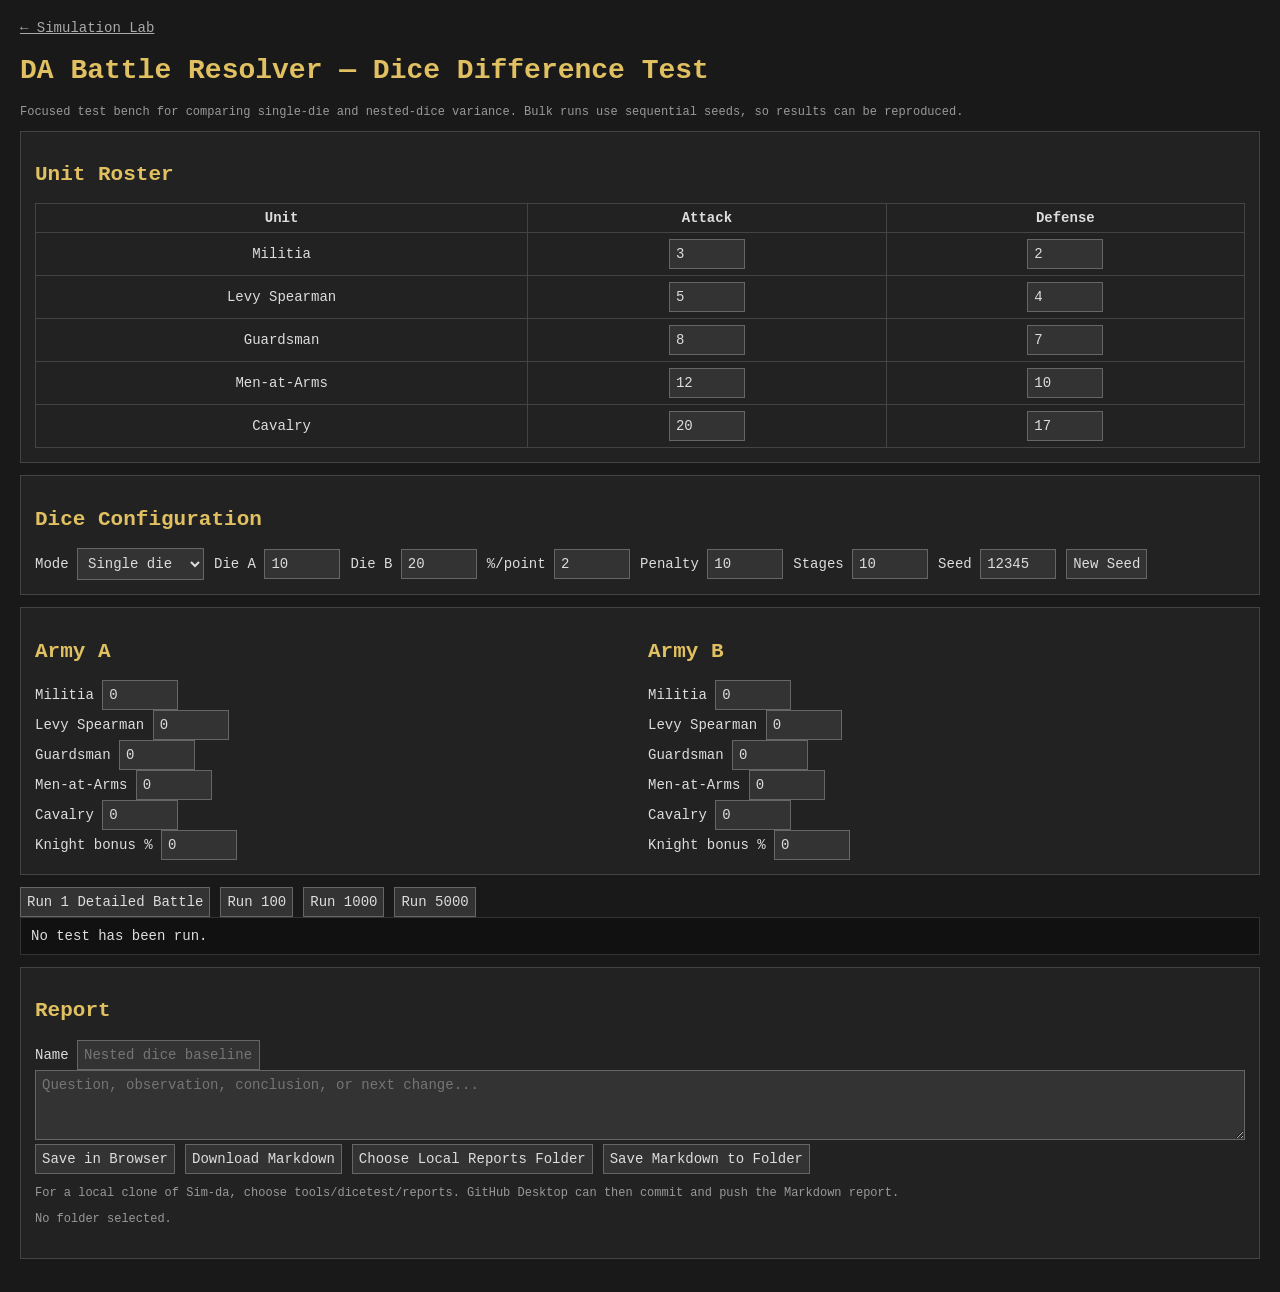
==== tools/dicetest/index.html @ 939f239e "Add seeded dice test bench" ====
<!doctype html>
<html lang="en"><head><meta charset="utf-8"><meta name="viewport" content="width=device-width,initial-scale=1"><title>DA Dice Test</title>
<style>:root{color-scheme:dark;--a:#e0c060}*{box-sizing:border-box}body{margin:0;padding:20px;font:14px Consolas,"Courier New",monospace;background:#191919;color:#ddd}h1,h2{color:var(--a)}.panel{margin:12px 0;padding:14px;border:1px solid #444;background:#222}.grid{display:grid;grid-template-columns:1fr 1fr;gap:16px}.row{display:flex;flex-wrap:wrap;gap:10px;align-items:center}input,select,textarea,button{font:inherit;background:#333;color:#ddd;border:1px solid #666;padding:6px}input[type=number]{width:76px}textarea{width:100%;min-height:70px}button{cursor:pointer}button:hover{background:#555}table{width:100%;border-collapse:collapse}th,td{border:1px solid #444;padding:6px;text-align:center}#log{white-space:pre-wrap;max-height:430px;overflow:auto;background:#111;border:1px solid #333;padding:10px}.muted{color:#999;font-size:12px}.status{color:var(--a);min-height:18px}@media(max-width:760px){.grid{grid-template-columns:1fr}}</style></head>
<body><a href="../../" style="color:#aaa">← Simulation Lab</a><h1>DA Battle Resolver — Dice Difference Test</h1>
<p class="muted">Focused test bench for comparing single-die and nested-dice variance. Bulk runs use sequential seeds, so results can be reproduced.</p>
<div class="panel"><h2>Unit Roster</h2><table><tr><th>Unit</th><th>Attack</th><th>Defense</th></tr>
<tr><td>Militia</td><td><input class="atk" data-u="militia" type="number" value="3"></td><td><input class="def" data-u="militia" type="number" value="2"></td></tr>
<tr><td>Levy Spearman</td><td><input class="atk" data-u="spearman" type="number" value="5"></td><td><input class="def" data-u="spearman" type="number" value="4"></td></tr>
<tr><td>Guardsman</td><td><input class="atk" data-u="guardsman" type="number" value="8"></td><td><input class="def" data-u="guardsman" type="number" value="7"></td></tr>
<tr><td>Men-at-Arms</td><td><input class="atk" data-u="menatarms" type="number" value="12"></td><td><input class="def" data-u="menatarms" type="number" value="10"></td></tr>
<tr><td>Cavalry</td><td><input class="atk" data-u="cavalry" type="number" value="20"></td><td><input class="def" data-u="cavalry" type="number" value="17"></td></tr></table></div>
<div class="panel"><h2>Dice Configuration</h2><div class="row">
<label>Mode <select id="mode"><option value="single">Single die</option><option value="nested">Nested dice</option></select></label>
<label>Die A <input id="dieA" type="number" min="1" value="10"></label><label>Die B <input id="dieB" type="number" min="1" value="20"></label>
<label>%/point <input id="pct" type="number" step=".1" value="2"></label><label>Penalty <input id="penalty" type="number" step=".1" value="10"></label>
<label>Stages <input id="stages" type="number" min="1" value="10"></label><label>Seed <input id="seed" type="number" value="12345"></label><button onclick="newSeed()">New Seed</button></div></div>
<div class="panel grid"><div><h2>Army A</h2><div id="armyA"></div><label>Knight bonus % <input id="aBonus" type="number" value="0"></label></div><div><h2>Army B</h2><div id="armyB"></div><label>Knight bonus % <input id="bBonus" type="number" value="0"></label></div></div>
<div class="row"><button onclick="runOne()">Run 1 Detailed Battle</button><button onclick="runMany(100)">Run 100</button><button onclick="runMany(1000)">Run 1000</button><button onclick="runMany(5000)">Run 5000</button></div>
<div id="log">No test has been run.</div>
<div class="panel"><h2>Report</h2><div class="row"><label>Name <input id="name" type="text" placeholder="Nested dice baseline"></label></div><textarea id="notes" placeholder="Question, observation, conclusion, or next change..."></textarea><div class="row"><button onclick="saveLocal()">Save in Browser</button><button onclick="downloadMD()">Download Markdown</button><button onclick="chooseFolder()">Choose Local Reports Folder</button><button onclick="saveFolder()">Save Markdown to Folder</button></div><p class="muted">For a local clone of Sim-da, choose <code>tools/dicetest/reports</code>. GitHub Desktop can then commit and push the Markdown report.</p><div id="folder" class="muted">No folder selected.</div><div id="status" class="status"></div></div>
<script>
const U={militia:'Militia',spearman:'Levy Spearman',guardsman:'Guardsman',menatarms:'Men-at-Arms',cavalry:'Cavalry'},KEY='sim_da_dicetest_reports_v1';let rng=Math.random,last=null,dir=null;
function armies(id,p){document.getElementById(id).innerHTML=Object.entries(U).map(([k,n])=>`<label>${n} <input id="${p}_${k}" type="number" min="0" value="0"></label><br>`).join('')}armies('armyA','a');armies('armyB','b');
const n=(id,d=0)=>{const x=Number(document.getElementById(id).value);return Number.isFinite(x)?x:d};
function seedFn(seed){let s=seed>>>0;return()=>{s+=0x6D2B79F5;let t=s;t=Math.imul(t^(t>>>15),t|1);t^=t+Math.imul(t^(t>>>7),t|61);return((t^(t>>>14))>>>0)/4294967296}}
function roll(s){return Math.floor(rng()*s)+1}function newSeed(){const s=crypto.getRandomValues(new Uint32Array(1))[0];document.getElementById('seed').value=s;msg('New seed: '+s)}
function roster(){const r={};document.querySelectorAll('.atk').forEach(e=>(r[e.dataset.u]??={}).atk=nEl(e));document.querySelectorAll('.def').forEach(e=>(r[e.dataset.u]??={}).def=nEl(e));return r}function nEl(e){const x=Number(e.value);return Number.isFinite(x)?x:0}
function comp(p){const c={};for(const k in U)c[k]=Math.max(0,n(`${p}_${k}`));return c}function total(p,r){let atk=0,def=0,c=comp(p);for(const k in U){atk+=c[k]*r[k].atk;def+=c[k]*r[k].def}return{atk,def,c}}
function cfg(){return{mode:document.getElementById('mode').value,dieA:Math.max(1,Math.floor(n('dieA',10))),dieB:Math.max(1,Math.floor(n('dieB',20))),pct:n('pct',2),penalty:n('penalty',10),stages:Math.max(1,Math.floor(n('stages',10))),seed:(Math.floor(n('seed',12345))>>>0),aBonus:n('aBonus'),bBonus:n('bBonus')}}
function mod(c){if(c.mode==='single'){const d=roll(c.dieB);return{v:(d-c.dieB/2)*c.pct,d:`d${c.dieB}=${d}`}}const a=roll(c.dieA),rs=[];let v=0;for(let i=0;i<a;i++){const d=roll(c.dieB);rs.push(d);v+=(d-c.dieB/2)*c.pct}const p=a<c.dieA/2?-c.penalty:0;return{v:v+p,d:`d${c.dieA}=${a}; ${a}×d${c.dieB}=[${rs.join(', ')}]; penalty=${p}%`}}
function battle(r,c,seed,detail){rng=seedFn(seed);const A=total('a',r),B=total('b',r),aa=A.atk*(1+c.aBonus/100),ad=A.def*(1+c.aBonus/100),ba=B.atk*(1+c.bBonus/100),bd=B.def*(1+c.bBonus/100);let at=0,bt=0,rows=[];for(let s=1;s<=c.stages;s++){const am=mod(c),bm=mod(c),ap=Math.max(0,aa*(1+am.v/100)-bd*(1-bm.v/100)),bp=Math.max(0,ba*(1+bm.v/100)-ad*(1-am.v/100));at+=ap;bt+=bp;if(detail)rows.push({s,am,bm,ap,bp})}const m=at-bt;return{winner:m>0?'A':m<0?'B':'Draw',m,at,bt,aa,ad,ba,bd,A:A.c,B:B.c,rows}}
function runOne(){const r=roster(),c=cfg(),x=battle(r,c,c.seed,true),L=[`Seed=${c.seed}`,`A base Atk=${x.aa.toFixed(1)} Def=${x.ad.toFixed(1)} | B base Atk=${x.ba.toFixed(1)} Def=${x.bd.toFixed(1)}`,''];for(const z of x.rows)L.push(`Stage ${z.s}: A_mod=${z.am.v.toFixed(1)}% B_mod=${z.bm.v.toFixed(1)}% | A_power=${z.ap.toFixed(1)} B_power=${z.bp.toFixed(1)}`,`  A: ${z.am.d}`,`  B: ${z.bm.d}`);L.push('',`FINAL: A=${x.at.toFixed(1)} B=${x.bt.toFixed(1)} Winner=${x.winner} Margin=${x.m.toFixed(1)}`);show(L.join('\n'));last={type:'single',count:1,time:new Date().toISOString(),r,c,x,output:L.join('\n')}}
function runMany(count){const r=roster(),c=cfg();let aw=0,bw=0,dr=0,sum=0,max=0,min=Infinity;for(let i=0;i<count;i++){const x=battle(r,c,(c.seed+i)>>>0,false),m=Math.abs(x.m);x.winner==='A'?aw++:x.winner==='B'?bw++:dr++;sum+=m;max=Math.max(max,m);min=Math.min(min,m)}const out=`Ran ${count} battles in ${c.mode} mode.\nBase seed=${c.seed}; sequential through ${(c.seed+count-1)>>>0}.\n\nA wins: ${aw} (${(aw/count*100).toFixed(1)}%)\nB wins: ${bw} (${(bw/count*100).toFixed(1)}%)\nDraws: ${dr} (${(dr/count*100).toFixed(1)}%)\n\nAverage margin: ${(sum/count).toFixed(2)}\nLargest margin: ${max.toFixed(2)}\nSmallest margin: ${min.toFixed(2)}`;show(out);last={type:'simulation',count,time:new Date().toISOString(),r,c,A:comp('a'),B:comp('b'),output:out}}
function show(t){document.getElementById('log').textContent=t;msg('Test complete.')}function report(){if(!last)throw Error('Run a test first.');return{name:document.getElementById('name').value.trim()||`Dice Test ${last.c.mode} seed ${last.c.seed}`,notes:document.getElementById('notes').value.trim(),created:new Date().toISOString(),run:last}}
function md(q){const x=q.run,c=x.c,A=x.A||x.x.A,B=x.B||x.x.B,L=[`# ${q.name}`,'',`- Created: ${q.created}`,`- Type: ${x.type}${x.type==='simulation'?` (${x.count} battles)`:''}`,`- Mode: ${c.mode}`,`- Seed: ${c.seed}${x.type==='simulation'?' with sequential seeds':''}`,`- Stages: ${c.stages}`,''];if(q.notes)L.push('## Notes','',q.notes,'');L.push('## Dice Configuration','',`- Die A: d${c.dieA}`,`- Die B: d${c.dieB}`,`- Percent per point: ${c.pct}%`,`- Nested penalty: ${c.penalty}%`,'','## Unit Roster','','| Unit | Attack | Defense |','|---|---:|---:|');for(const k in U)L.push(`| ${U[k]} | ${x.r[k].atk} | ${x.r[k].def} |`);L.push('','## Army Composition','','| Unit | Army A | Army B |','|---|---:|---:|');for(const k in U)L.push(`| ${U[k]} | ${A[k]} | ${B[k]} |`);L.push('','## Results','','```text',x.output,'```','');return L.join('\n')}
function safe(s){return s.replace(/[<>:"/\\|?*\x00-\x1F]/g,'_').replace(/\s+/g,'_').slice(0,90)||'dice_test'}function stamp(){const d=new Date(),p=x=>String(x).padStart(2,'0');return `${d.getFullYear()}${p(d.getMonth()+1)}${p(d.getDate())}_${p(d.getHours())}${p(d.getMinutes())}`}function file(q){return `${stamp()}_dice-difference_seed-${q.run.c.seed}_${safe(q.name)}.md`}
function saveLocal(){try{const q=report(),a=JSON.parse(localStorage.getItem(KEY)||'[]');a.unshift(q);localStorage.setItem(KEY,JSON.stringify(a));msg(`Saved in browser (${a.length} total).`)}catch(e){msg(e.message,true)}}function download(name,text){const b=new Blob([text],{type:'text/markdown'}),u=URL.createObjectURL(b),a=document.createElement('a');a.href=u;a.download=name;a.click();URL.revokeObjectURL(u)}function downloadMD(){try{const q=report();download(file(q),md(q));msg('Markdown downloaded.')}catch(e){msg(e.message,true)}}
async function chooseFolder(){if(!window.showDirectoryPicker)return msg('Direct folder saving is not supported here. Use Download Markdown.',true);try{dir=await showDirectoryPicker({mode:'readwrite'});document.getElementById('folder').textContent='Chosen folder: '+dir.name;msg('Reports folder selected.')}catch(e){if(e.name!=='AbortError')msg(e.message,true)}}async function saveFolder(){try{if(!dir)throw Error('Choose the reports folder first.');const q=report(),h=await dir.getFileHandle(file(q),{create:true}),w=await h.createWritable();await w.write(md(q));await w.close();msg('Markdown saved to '+dir.name+'.')}catch(e){msg(e.message,true)}}function msg(t,b=false){const e=document.getElementById('status');e.textContent=t;e.style.color=b?'#e77':'var(--a)'}
</script></body></html>
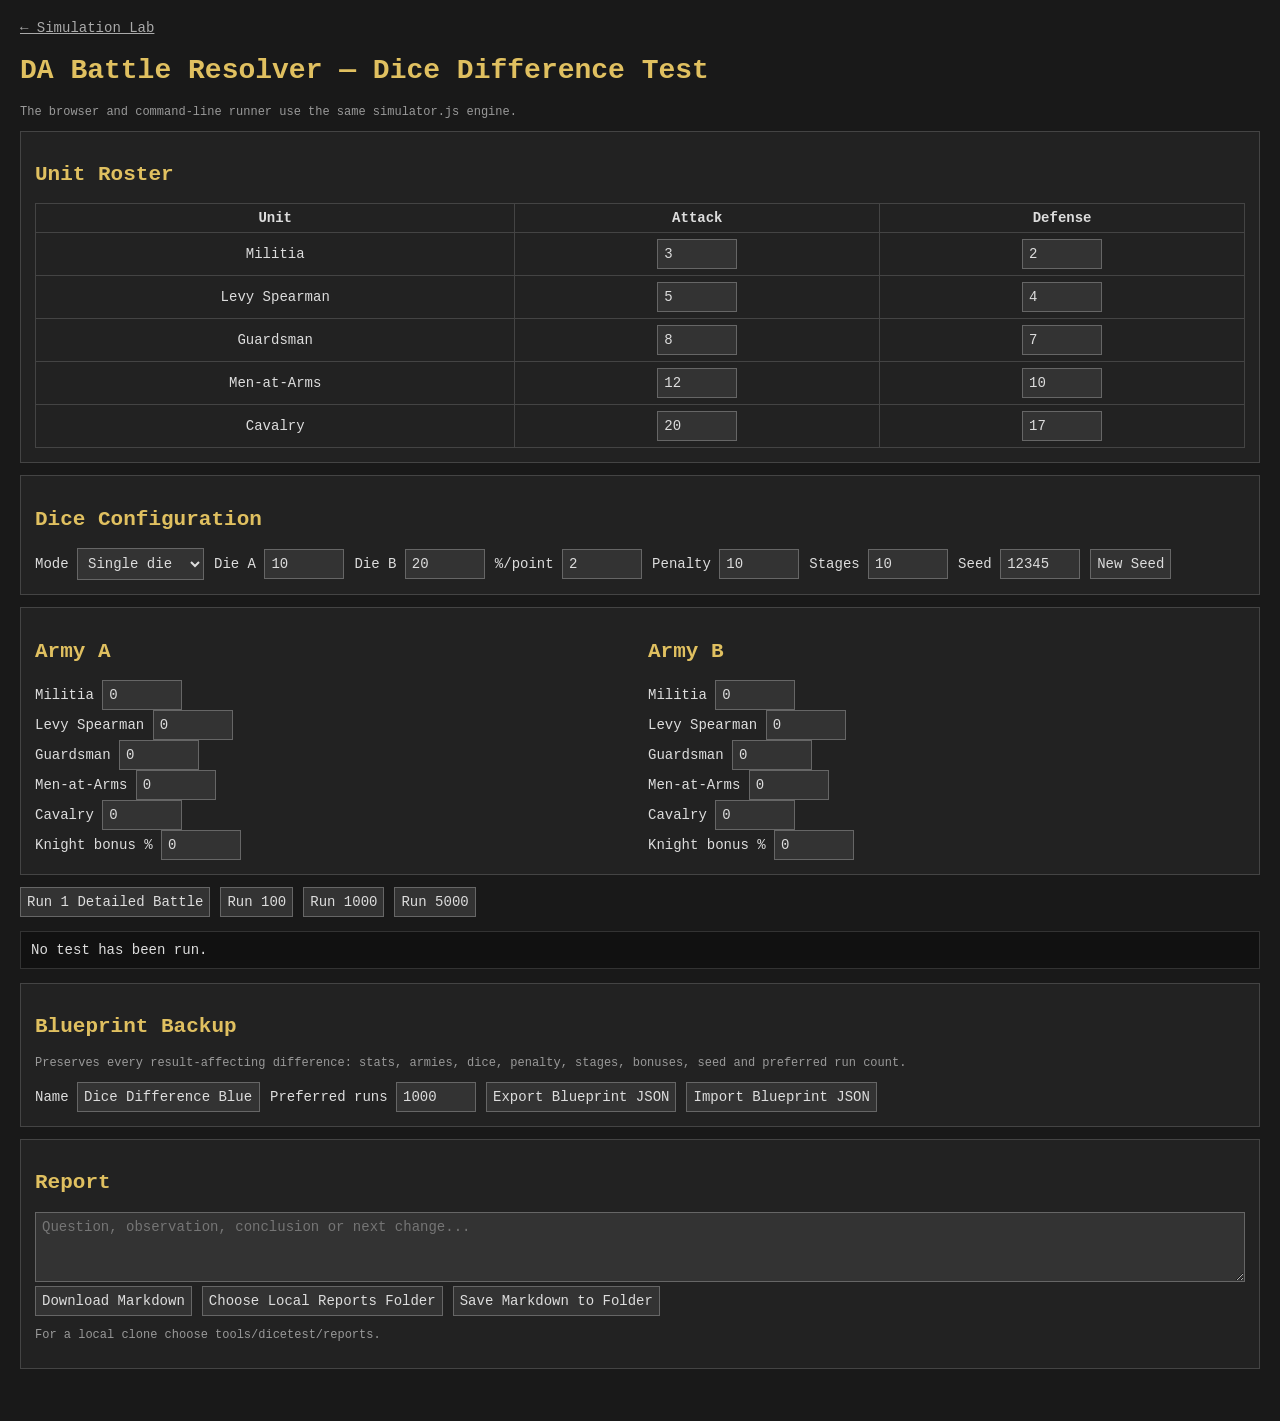
==== commit 964f7007: "Use shared engine and add blueprint backup" ====
--- a/tools/dicetest/index.html
+++ b/tools/dicetest/index.html
@@ -1,39 +1 @@
-<!doctype html>
-<html lang="en"><head><meta charset="utf-8"><meta name="viewport" content="width=device-width,initial-scale=1"><title>DA Dice Test</title>
-<style>:root{color-scheme:dark;--a:#e0c060}*{box-sizing:border-box}body{margin:0;padding:20px;font:14px Consolas,"Courier New",monospace;background:#191919;color:#ddd}h1,h2{color:var(--a)}.panel{margin:12px 0;padding:14px;border:1px solid #444;background:#222}.grid{display:grid;grid-template-columns:1fr 1fr;gap:16px}.row{display:flex;flex-wrap:wrap;gap:10px;align-items:center}input,select,textarea,button{font:inherit;background:#333;color:#ddd;border:1px solid #666;padding:6px}input[type=number]{width:76px}textarea{width:100%;min-height:70px}button{cursor:pointer}button:hover{background:#555}table{width:100%;border-collapse:collapse}th,td{border:1px solid #444;padding:6px;text-align:center}#log{white-space:pre-wrap;max-height:430px;overflow:auto;background:#111;border:1px solid #333;padding:10px}.muted{color:#999;font-size:12px}.status{color:var(--a);min-height:18px}@media(max-width:760px){.grid{grid-template-columns:1fr}}</style></head>
-<body><a href="../../" style="color:#aaa">← Simulation Lab</a><h1>DA Battle Resolver — Dice Difference Test</h1>
-<p class="muted">Focused test bench for comparing single-die and nested-dice variance. Bulk runs use sequential seeds, so results can be reproduced.</p>
-<div class="panel"><h2>Unit Roster</h2><table><tr><th>Unit</th><th>Attack</th><th>Defense</th></tr>
-<tr><td>Militia</td><td><input class="atk" data-u="militia" type="number" value="3"></td><td><input class="def" data-u="militia" type="number" value="2"></td></tr>
-<tr><td>Levy Spearman</td><td><input class="atk" data-u="spearman" type="number" value="5"></td><td><input class="def" data-u="spearman" type="number" value="4"></td></tr>
-<tr><td>Guardsman</td><td><input class="atk" data-u="guardsman" type="number" value="8"></td><td><input class="def" data-u="guardsman" type="number" value="7"></td></tr>
-<tr><td>Men-at-Arms</td><td><input class="atk" data-u="menatarms" type="number" value="12"></td><td><input class="def" data-u="menatarms" type="number" value="10"></td></tr>
-<tr><td>Cavalry</td><td><input class="atk" data-u="cavalry" type="number" value="20"></td><td><input class="def" data-u="cavalry" type="number" value="17"></td></tr></table></div>
-<div class="panel"><h2>Dice Configuration</h2><div class="row">
-<label>Mode <select id="mode"><option value="single">Single die</option><option value="nested">Nested dice</option></select></label>
-<label>Die A <input id="dieA" type="number" min="1" value="10"></label><label>Die B <input id="dieB" type="number" min="1" value="20"></label>
-<label>%/point <input id="pct" type="number" step=".1" value="2"></label><label>Penalty <input id="penalty" type="number" step=".1" value="10"></label>
-<label>Stages <input id="stages" type="number" min="1" value="10"></label><label>Seed <input id="seed" type="number" value="12345"></label><button onclick="newSeed()">New Seed</button></div></div>
-<div class="panel grid"><div><h2>Army A</h2><div id="armyA"></div><label>Knight bonus % <input id="aBonus" type="number" value="0"></label></div><div><h2>Army B</h2><div id="armyB"></div><label>Knight bonus % <input id="bBonus" type="number" value="0"></label></div></div>
-<div class="row"><button onclick="runOne()">Run 1 Detailed Battle</button><button onclick="runMany(100)">Run 100</button><button onclick="runMany(1000)">Run 1000</button><button onclick="runMany(5000)">Run 5000</button></div>
-<div id="log">No test has been run.</div>
-<div class="panel"><h2>Report</h2><div class="row"><label>Name <input id="name" type="text" placeholder="Nested dice baseline"></label></div><textarea id="notes" placeholder="Question, observation, conclusion, or next change..."></textarea><div class="row"><button onclick="saveLocal()">Save in Browser</button><button onclick="downloadMD()">Download Markdown</button><button onclick="chooseFolder()">Choose Local Reports Folder</button><button onclick="saveFolder()">Save Markdown to Folder</button></div><p class="muted">For a local clone of Sim-da, choose <code>tools/dicetest/reports</code>. GitHub Desktop can then commit and push the Markdown report.</p><div id="folder" class="muted">No folder selected.</div><div id="status" class="status"></div></div>
-<script>
-const U={militia:'Militia',spearman:'Levy Spearman',guardsman:'Guardsman',menatarms:'Men-at-Arms',cavalry:'Cavalry'},KEY='sim_da_dicetest_reports_v1';let rng=Math.random,last=null,dir=null;
-function armies(id,p){document.getElementById(id).innerHTML=Object.entries(U).map(([k,n])=>`<label>${n} <input id="${p}_${k}" type="number" min="0" value="0"></label><br>`).join('')}armies('armyA','a');armies('armyB','b');
-const n=(id,d=0)=>{const x=Number(document.getElementById(id).value);return Number.isFinite(x)?x:d};
-function seedFn(seed){let s=seed>>>0;return()=>{s+=0x6D2B79F5;let t=s;t=Math.imul(t^(t>>>15),t|1);t^=t+Math.imul(t^(t>>>7),t|61);return((t^(t>>>14))>>>0)/4294967296}}
-function roll(s){return Math.floor(rng()*s)+1}function newSeed(){const s=crypto.getRandomValues(new Uint32Array(1))[0];document.getElementById('seed').value=s;msg('New seed: '+s)}
-function roster(){const r={};document.querySelectorAll('.atk').forEach(e=>(r[e.dataset.u]??={}).atk=nEl(e));document.querySelectorAll('.def').forEach(e=>(r[e.dataset.u]??={}).def=nEl(e));return r}function nEl(e){const x=Number(e.value);return Number.isFinite(x)?x:0}
-function comp(p){const c={};for(const k in U)c[k]=Math.max(0,n(`${p}_${k}`));return c}function total(p,r){let atk=0,def=0,c=comp(p);for(const k in U){atk+=c[k]*r[k].atk;def+=c[k]*r[k].def}return{atk,def,c}}
-function cfg(){return{mode:document.getElementById('mode').value,dieA:Math.max(1,Math.floor(n('dieA',10))),dieB:Math.max(1,Math.floor(n('dieB',20))),pct:n('pct',2),penalty:n('penalty',10),stages:Math.max(1,Math.floor(n('stages',10))),seed:(Math.floor(n('seed',12345))>>>0),aBonus:n('aBonus'),bBonus:n('bBonus')}}
-function mod(c){if(c.mode==='single'){const d=roll(c.dieB);return{v:(d-c.dieB/2)*c.pct,d:`d${c.dieB}=${d}`}}const a=roll(c.dieA),rs=[];let v=0;for(let i=0;i<a;i++){const d=roll(c.dieB);rs.push(d);v+=(d-c.dieB/2)*c.pct}const p=a<c.dieA/2?-c.penalty:0;return{v:v+p,d:`d${c.dieA}=${a}; ${a}×d${c.dieB}=[${rs.join(', ')}]; penalty=${p}%`}}
-function battle(r,c,seed,detail){rng=seedFn(seed);const A=total('a',r),B=total('b',r),aa=A.atk*(1+c.aBonus/100),ad=A.def*(1+c.aBonus/100),ba=B.atk*(1+c.bBonus/100),bd=B.def*(1+c.bBonus/100);let at=0,bt=0,rows=[];for(let s=1;s<=c.stages;s++){const am=mod(c),bm=mod(c),ap=Math.max(0,aa*(1+am.v/100)-bd*(1-bm.v/100)),bp=Math.max(0,ba*(1+bm.v/100)-ad*(1-am.v/100));at+=ap;bt+=bp;if(detail)rows.push({s,am,bm,ap,bp})}const m=at-bt;return{winner:m>0?'A':m<0?'B':'Draw',m,at,bt,aa,ad,ba,bd,A:A.c,B:B.c,rows}}
-function runOne(){const r=roster(),c=cfg(),x=battle(r,c,c.seed,true),L=[`Seed=${c.seed}`,`A base Atk=${x.aa.toFixed(1)} Def=${x.ad.toFixed(1)} | B base Atk=${x.ba.toFixed(1)} Def=${x.bd.toFixed(1)}`,''];for(const z of x.rows)L.push(`Stage ${z.s}: A_mod=${z.am.v.toFixed(1)}% B_mod=${z.bm.v.toFixed(1)}% | A_power=${z.ap.toFixed(1)} B_power=${z.bp.toFixed(1)}`,`  A: ${z.am.d}`,`  B: ${z.bm.d}`);L.push('',`FINAL: A=${x.at.toFixed(1)} B=${x.bt.toFixed(1)} Winner=${x.winner} Margin=${x.m.toFixed(1)}`);show(L.join('\n'));last={type:'single',count:1,time:new Date().toISOString(),r,c,x,output:L.join('\n')}}
-function runMany(count){const r=roster(),c=cfg();let aw=0,bw=0,dr=0,sum=0,max=0,min=Infinity;for(let i=0;i<count;i++){const x=battle(r,c,(c.seed+i)>>>0,false),m=Math.abs(x.m);x.winner==='A'?aw++:x.winner==='B'?bw++:dr++;sum+=m;max=Math.max(max,m);min=Math.min(min,m)}const out=`Ran ${count} battles in ${c.mode} mode.\nBase seed=${c.seed}; sequential through ${(c.seed+count-1)>>>0}.\n\nA wins: ${aw} (${(aw/count*100).toFixed(1)}%)\nB wins: ${bw} (${(bw/count*100).toFixed(1)}%)\nDraws: ${dr} (${(dr/count*100).toFixed(1)}%)\n\nAverage margin: ${(sum/count).toFixed(2)}\nLargest margin: ${max.toFixed(2)}\nSmallest margin: ${min.toFixed(2)}`;show(out);last={type:'simulation',count,time:new Date().toISOString(),r,c,A:comp('a'),B:comp('b'),output:out}}
-function show(t){document.getElementById('log').textContent=t;msg('Test complete.')}function report(){if(!last)throw Error('Run a test first.');return{name:document.getElementById('name').value.trim()||`Dice Test ${last.c.mode} seed ${last.c.seed}`,notes:document.getElementById('notes').value.trim(),created:new Date().toISOString(),run:last}}
-function md(q){const x=q.run,c=x.c,A=x.A||x.x.A,B=x.B||x.x.B,L=[`# ${q.name}`,'',`- Created: ${q.created}`,`- Type: ${x.type}${x.type==='simulation'?` (${x.count} battles)`:''}`,`- Mode: ${c.mode}`,`- Seed: ${c.seed}${x.type==='simulation'?' with sequential seeds':''}`,`- Stages: ${c.stages}`,''];if(q.notes)L.push('## Notes','',q.notes,'');L.push('## Dice Configuration','',`- Die A: d${c.dieA}`,`- Die B: d${c.dieB}`,`- Percent per point: ${c.pct}%`,`- Nested penalty: ${c.penalty}%`,'','## Unit Roster','','| Unit | Attack | Defense |','|---|---:|---:|');for(const k in U)L.push(`| ${U[k]} | ${x.r[k].atk} | ${x.r[k].def} |`);L.push('','## Army Composition','','| Unit | Army A | Army B |','|---|---:|---:|');for(const k in U)L.push(`| ${U[k]} | ${A[k]} | ${B[k]} |`);L.push('','## Results','','```text',x.output,'```','');return L.join('\n')}
-function safe(s){return s.replace(/[<>:"/\\|?*\x00-\x1F]/g,'_').replace(/\s+/g,'_').slice(0,90)||'dice_test'}function stamp(){const d=new Date(),p=x=>String(x).padStart(2,'0');return `${d.getFullYear()}${p(d.getMonth()+1)}${p(d.getDate())}_${p(d.getHours())}${p(d.getMinutes())}`}function file(q){return `${stamp()}_dice-difference_seed-${q.run.c.seed}_${safe(q.name)}.md`}
-function saveLocal(){try{const q=report(),a=JSON.parse(localStorage.getItem(KEY)||'[]');a.unshift(q);localStorage.setItem(KEY,JSON.stringify(a));msg(`Saved in browser (${a.length} total).`)}catch(e){msg(e.message,true)}}function download(name,text){const b=new Blob([text],{type:'text/markdown'}),u=URL.createObjectURL(b),a=document.createElement('a');a.href=u;a.download=name;a.click();URL.revokeObjectURL(u)}function downloadMD(){try{const q=report();download(file(q),md(q));msg('Markdown downloaded.')}catch(e){msg(e.message,true)}}
-async function chooseFolder(){if(!window.showDirectoryPicker)return msg('Direct folder saving is not supported here. Use Download Markdown.',true);try{dir=await showDirectoryPicker({mode:'readwrite'});document.getElementById('folder').textContent='Chosen folder: '+dir.name;msg('Reports folder selected.')}catch(e){if(e.name!=='AbortError')msg(e.message,true)}}async function saveFolder(){try{if(!dir)throw Error('Choose the reports folder first.');const q=report(),h=await dir.getFileHandle(file(q),{create:true}),w=await h.createWritable();await w.write(md(q));await w.close();msg('Markdown saved to '+dir.name+'.')}catch(e){msg(e.message,true)}}function msg(t,b=false){const e=document.getElementById('status');e.textContent=t;e.style.color=b?'#e77':'var(--a)'}
-</script></body></html>+<!doctype html><html lang="en"><head><meta charset="utf-8"><meta name="viewport" content="width=device-width,initial-scale=1"><title>DA Dice Test</title><style>:root{color-scheme:dark;--a:#e0c060}*{box-sizing:border-box}body{margin:0;padding:20px;font:14px Consolas,"Courier New",monospace;background:#191919;color:#ddd}h1,h2{color:var(--a)}.panel{margin:12px 0;padding:14px;border:1px solid #444;background:#222}.grid{display:grid;grid-template-columns:1fr 1fr;gap:16px}.row{display:flex;flex-wrap:wrap;gap:10px;align-items:center}input,select,textarea,button{font:inherit;background:#333;color:#ddd;border:1px solid #666;padding:6px}input[type=number]{width:80px}textarea{width:100%;min-height:70px}button{cursor:pointer}button:hover{background:#555}table{width:100%;border-collapse:collapse}th,td{border:1px solid #444;padding:6px;text-align:center}pre{white-space:pre-wrap;max-height:430px;overflow:auto;background:#111;border:1px solid #333;padding:10px}.muted{color:#999;font-size:12px}.status{color:var(--a);min-height:18px}@media(max-width:760px){.grid{grid-template-columns:1fr}}</style></head><body><a href="../../" style="color:#aaa">← Simulation Lab</a><h1>DA Battle Resolver — Dice Difference Test</h1><p class="muted">The browser and command-line runner use the same <code>simulator.js</code> engine.</p><div class="panel"><h2>Unit Roster</h2><table><thead><tr><th>Unit</th><th>Attack</th><th>Defense</th></tr></thead><tbody id="roster"></tbody></table></div><div class="panel"><h2>Dice Configuration</h2><div class="row"><label>Mode <select id="diceMode"><option value="single">Single die</option><option value="nested">Nested dice</option></select></label><label>Die A <input id="dieASides" type="number" min="1" value="10"></label><label>Die B <input id="dieBSides" type="number" min="1" value="20"></label><label>%/point <input id="pctPerPoint" type="number" step=".1" value="2"></label><label>Penalty <input id="nestedPenalty" type="number" step=".1" value="10"></label><label>Stages <input id="numStages" type="number" min="1" value="10"></label><label>Seed <input id="seed" type="number" value="12345"></label><button onclick="newSeed()">New Seed</button></div></div><div class="panel grid"><div><h2>Army A</h2><div id="armyA"></div><label>Knight bonus % <input id="aKnightBonusPct" type="number" value="0"></label></div><div><h2>Army B</h2><div id="armyB"></div><label>Knight bonus % <input id="bKnightBonusPct" type="number" value="0"></label></div></div><div class="row"><button onclick="runOne()">Run 1 Detailed Battle</button><button onclick="runMany(100)">Run 100</button><button onclick="runMany(1000)">Run 1000</button><button onclick="runMany(5000)">Run 5000</button></div><pre id="log">No test has been run.</pre><div class="panel"><h2>Blueprint Backup</h2><p class="muted">Preserves every result-affecting difference: stats, armies, dice, penalty, stages, bonuses, seed and preferred run count.</p><div class="row"><label>Name <input id="name" value="Dice Difference Blueprint"></label><label>Preferred runs <input id="runCount" type="number" min="1" value="1000"></label><button onclick="exportBlueprint()">Export Blueprint JSON</button><button onclick="fileInput.click()">Import Blueprint JSON</button><input id="fileInput" hidden type="file" accept=".json,application/json"></div></div><div class="panel"><h2>Report</h2><textarea id="notes" placeholder="Question, observation, conclusion or next change..."></textarea><div class="row"><button onclick="downloadMD()">Download Markdown</button><button onclick="chooseFolder()">Choose Local Reports Folder</button><button onclick="saveFolder()">Save Markdown to Folder</button></div><p class="muted">For a local clone choose <code>tools/dicetest/reports</code>.</p></div><div id="status" class="status"></div><script src="simulator.js"></script><script>'use strict';const U={militia:'Militia',spearman:'Levy Spearman',guardsman:'Guardsman',menatarms:'Men-at-Arms',cavalry:'Cavalry'},D={militia:[3,2],spearman:[5,4],guardsman:[8,7],menatarms:[12,10],cavalry:[20,17]};let last=null,dir=null;const $=id=>document.getElementById(id),n=(id,d=0)=>Number.isFinite(Number($(id).value))?Number($(id).value):d;$('roster').innerHTML=Object.entries(U).map(([k,v])=>`<tr><td>${v}</td><td><input id="atk_${k}" type="number" value="${D[k][0]}"></td><td><input id="def_${k}" type="number" value="${D[k][1]}"></td></tr>`).join('');for(const s of ['A','B'])$('army'+s).innerHTML=Object.entries(U).map(([k,v])=>`<label>${v} <input id="${s.toLowerCase()}_${k}" type="number" min="0" value="0"></label><br>`).join('');function msg(t){$('status').textContent=t}function safe(t){return String(t).replace(/[<>:"/\\|?*\x00-\x1f]/g,'_').replace(/\s+/g,'_').slice(0,80)||'simulation'}function dl(name,text,type){const u=URL.createObjectURL(new Blob([text],{type})),a=document.createElement('a');a.href=u;a.download=name;a.click();setTimeout(()=>URL.revokeObjectURL(u),500)}function blueprint(){const roster={},armyA={},armyB={};for(const k in U){roster[k]={atk:n('atk_'+k),def:n('def_'+k)};armyA[k]=Math.max(0,n('a_'+k));armyB[k]=Math.max(0,n('b_'+k))}return DASimulator.normalizeBlueprint({name:$('name').value,runCount:Math.max(1,Math.floor(n('runCount',1000))),roster,armyA,armyB,config:{diceMode:$('diceMode').value,dieASides:Math.max(1,Math.floor(n('dieASides',10))),dieBSides:Math.max(1,Math.floor(n('dieBSides',20))),pctPerPoint:n('pctPerPoint',2),nestedPenalty:n('nestedPenalty',10),numStages:Math.max(1,Math.floor(n('numStages',10))),aKnightBonusPct:n('aKnightBonusPct'),bKnightBonusPct:n('bKnightBonusPct'),seed:Math.floor(n('seed',12345))>>>0}})}function apply(b){b=DASimulator.normalizeBlueprint(b);$('name').value=b.name;$('runCount').value=b.runCount||1000;for(const k in U){$('atk_'+k).value=b.roster[k]?.atk??0;$('def_'+k).value=b.roster[k]?.def??0;$('a_'+k).value=b.armyA[k]??0;$('b_'+k).value=b.armyB[k]??0}for(const k of ['diceMode','dieASides','dieBSides','pctPerPoint','nestedPenalty','numStages','aKnightBonusPct','bKnightBonusPct','seed'])$(k).value=b.config[k];last=null;$('log').textContent='Blueprint loaded. Run a simulation.';msg('Blueprint loaded with engine '+DASimulator.VERSION)}function newSeed(){const x=crypto.getRandomValues(new Uint32Array(1))[0];$('seed').value=x;msg('New seed: '+x)}function runOne(){const b=blueprint(),r=DASimulator.runBattle(b,b.config.seed,true),L=[`Seed=${r.seed}`,`A base Atk=${r.aBaseAtk.toFixed(1)} Def=${r.aBaseDef.toFixed(1)} | B base Atk=${r.bBaseAtk.toFixed(1)} Def=${r.bBaseDef.toFixed(1)}`,''];for(const s of r.stages)L.push(`Stage ${s.stage}: A_mod=${s.aModifierPct.toFixed(1)}% B_mod=${s.bModifierPct.toFixed(1)}% | A=${s.aPower.toFixed(1)} B=${s.bPower.toFixed(1)}`,`  A: ${s.aRollDetail}`,`  B: ${s.bRollDetail}`);L.push('',`FINAL A=${r.aTotal.toFixed(1)} B=${r.bTotal.toFixed(1)} Winner=${r.winner} Margin=${r.margin.toFixed(1)}`);last={b,text:L.join('\n'),created:new Date().toISOString()};$('log').textContent=last.text;msg('Detailed battle complete.')}function runMany(c){const b=blueprint(),r=DASimulator.runMany(b,c),t=`Ran ${r.count} battles. Seeds ${r.baseSeed}..${r.lastSeed}\n\nA wins: ${r.aWins} (${r.aWinPct.toFixed(1)}%)\nB wins: ${r.bWins} (${r.bWinPct.toFixed(1)}%)\nDraws: ${r.draws} (${r.drawPct.toFixed(1)}%)\n\nAverage absolute margin: ${r.averageMargin.toFixed(2)}\nAverage signed margin: ${r.averageSignedMargin.toFixed(2)}\nLargest margin: ${r.largestMargin.toFixed(2)}\nSmallest margin: ${r.smallestMargin.toFixed(2)}`;last={b,text:t,created:new Date().toISOString()};$('log').textContent=t;msg(c+' battles complete.')}function exportBlueprint(){const b=blueprint();dl(safe(b.name)+'_blueprint.json',JSON.stringify(b,null,2),'application/json');msg('Blueprint exported.')}fileInput.onchange=async()=>{try{apply(JSON.parse(await fileInput.files[0].text()))}catch(e){msg('Import failed: '+e.message)}fileInput.value=''};function md(){if(!last)throw Error('Run a test first.');return `# ${last.b.name}\n\n- Created: ${last.created}\n- Engine: ${DASimulator.VERSION}\n- Seed: ${last.b.config.seed}\n- Mode: ${last.b.config.diceMode}\n\n## Notes\n\n${$('notes').value||'No notes.'}\n\n## Blueprint\n\n\u0060\u0060\u0060json\n${JSON.stringify(last.b,null,2)}\n\u0060\u0060\u0060\n\n## Results\n\n\u0060\u0060\u0060text\n${last.text}\n\u0060\u0060\u0060\n`}function fn(){const b=blueprint();return `${new Date().toISOString().slice(0,16).replace(/[-:T]/g,'')}_dice_seed-${b.config.seed}_${safe(b.name)}.md`}function downloadMD(){try{dl(fn(),md(),'text/markdown');msg('Markdown downloaded.')}catch(e){msg(e.message)}}async function chooseFolder(){if(!showDirectoryPicker)return msg('Use Download Markdown in this browser.');try{dir=await showDirectoryPicker({mode:'readwrite'});msg('Folder selected: '+dir.name)}catch(e){if(e.name!=='AbortError')msg(e.message)}}async function saveFolder(){try{if(!dir)await chooseFolder();if(!dir)return;const h=await dir.getFileHandle(fn(),{create:true}),w=await h.createWritable();await w.write(md());await w.close();msg('Saved to '+dir.name)}catch(e){msg(e.message)}}</script></body></html>
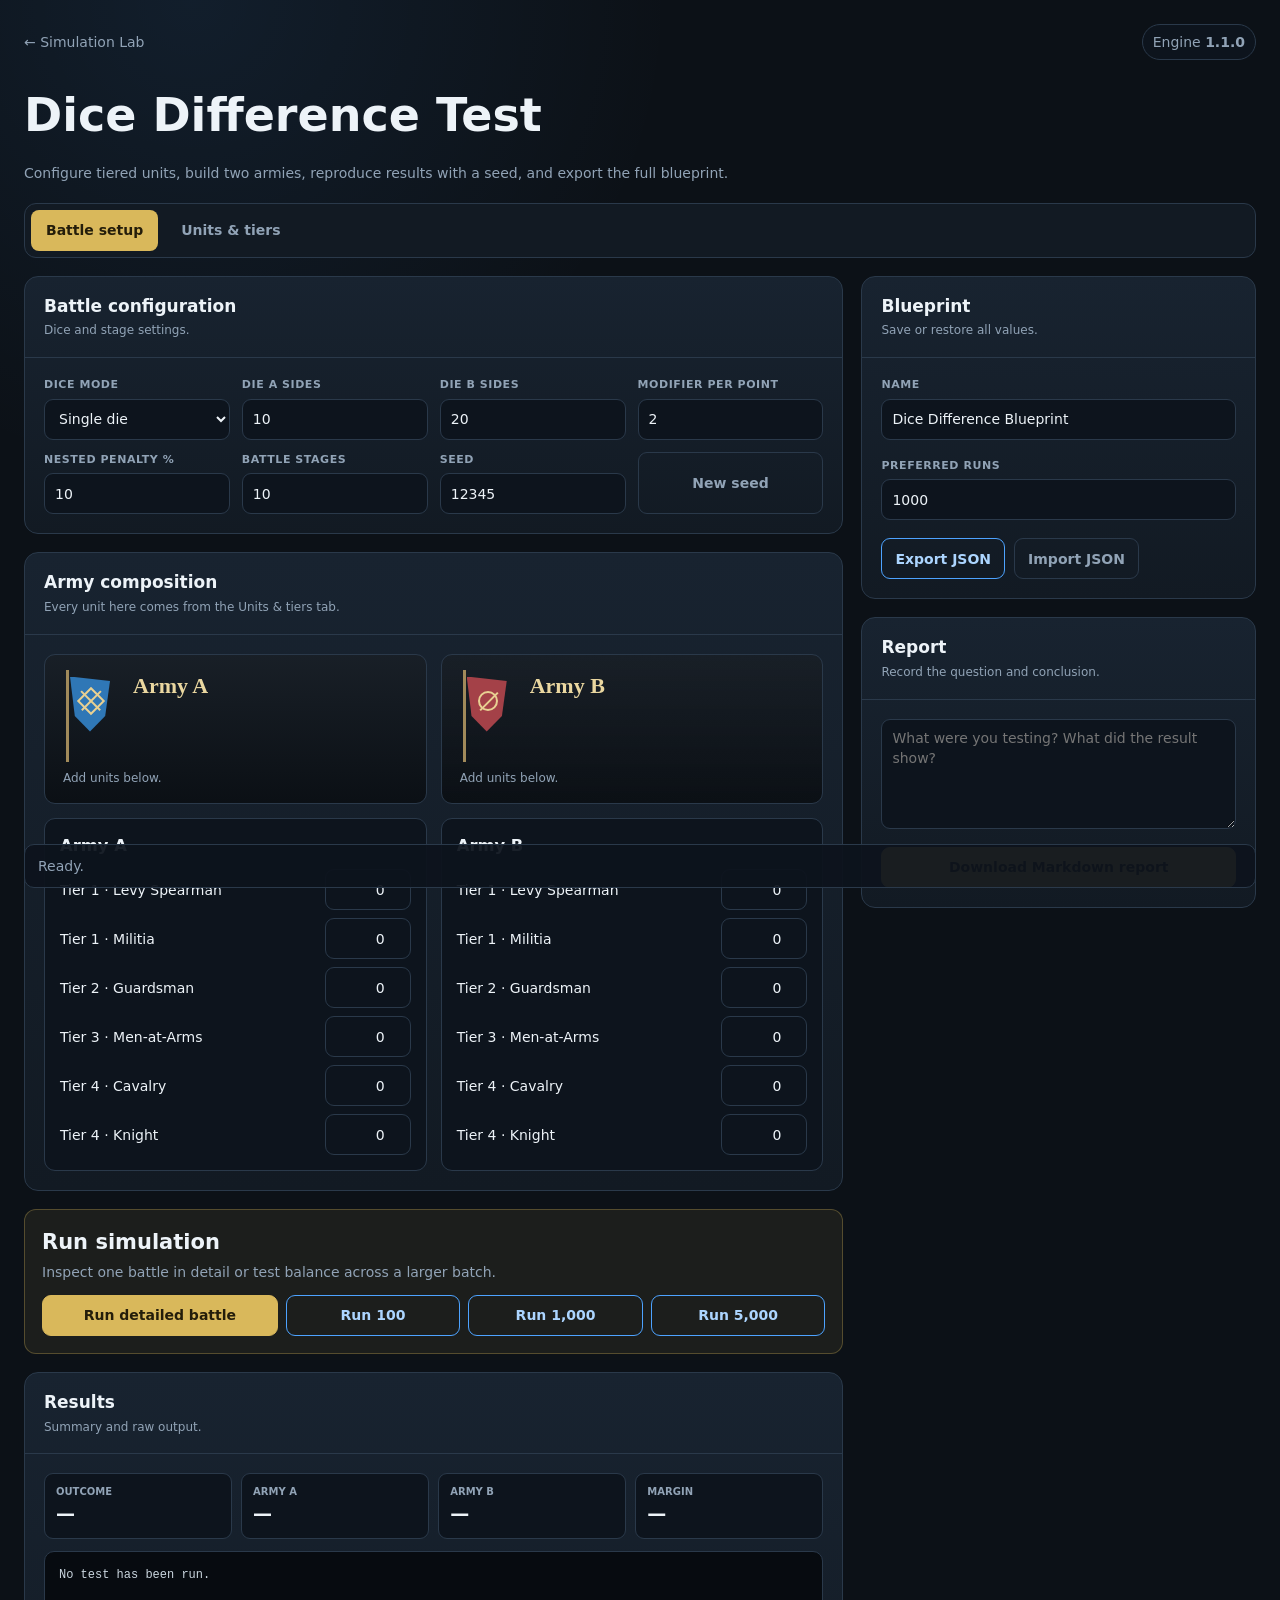
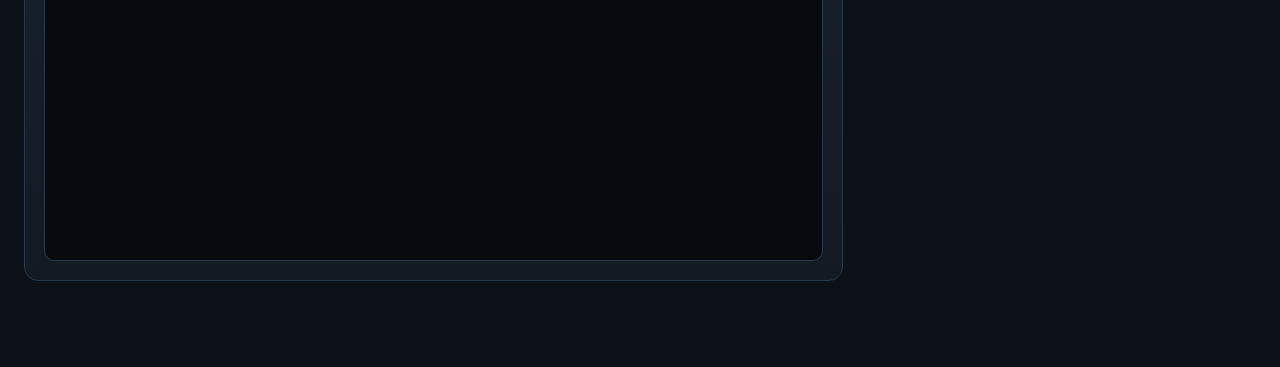
==== commit 3599750e: "Add editable Units and Tiers tab to browser simulator" ====
--- a/tools/dicetest/index.html
+++ b/tools/dicetest/index.html
@@ -1 +1,98 @@
-<!doctype html><html lang="en"><head><meta charset="utf-8"><meta name="viewport" content="width=device-width,initial-scale=1"><title>DA Dice Test</title><style>:root{color-scheme:dark;--a:#e0c060}*{box-sizing:border-box}body{margin:0;padding:20px;font:14px Consolas,"Courier New",monospace;background:#191919;color:#ddd}h1,h2{color:var(--a)}.panel{margin:12px 0;padding:14px;border:1px solid #444;background:#222}.grid{display:grid;grid-template-columns:1fr 1fr;gap:16px}.row{display:flex;flex-wrap:wrap;gap:10px;align-items:center}input,select,textarea,button{font:inherit;background:#333;color:#ddd;border:1px solid #666;padding:6px}input[type=number]{width:80px}textarea{width:100%;min-height:70px}button{cursor:pointer}button:hover{background:#555}table{width:100%;border-collapse:collapse}th,td{border:1px solid #444;padding:6px;text-align:center}pre{white-space:pre-wrap;max-height:430px;overflow:auto;background:#111;border:1px solid #333;padding:10px}.muted{color:#999;font-size:12px}.status{color:var(--a);min-height:18px}@media(max-width:760px){.grid{grid-template-columns:1fr}}</style></head><body><a href="../../" style="color:#aaa">← Simulation Lab</a><h1>DA Battle Resolver — Dice Difference Test</h1><p class="muted">The browser and command-line runner use the same <code>simulator.js</code> engine.</p><div class="panel"><h2>Unit Roster</h2><table><thead><tr><th>Unit</th><th>Attack</th><th>Defense</th></tr></thead><tbody id="roster"></tbody></table></div><div class="panel"><h2>Dice Configuration</h2><div class="row"><label>Mode <select id="diceMode"><option value="single">Single die</option><option value="nested">Nested dice</option></select></label><label>Die A <input id="dieASides" type="number" min="1" value="10"></label><label>Die B <input id="dieBSides" type="number" min="1" value="20"></label><label>%/point <input id="pctPerPoint" type="number" step=".1" value="2"></label><label>Penalty <input id="nestedPenalty" type="number" step=".1" value="10"></label><label>Stages <input id="numStages" type="number" min="1" value="10"></label><label>Seed <input id="seed" type="number" value="12345"></label><button onclick="newSeed()">New Seed</button></div></div><div class="panel grid"><div><h2>Army A</h2><div id="armyA"></div><label>Knight bonus % <input id="aKnightBonusPct" type="number" value="0"></label></div><div><h2>Army B</h2><div id="armyB"></div><label>Knight bonus % <input id="bKnightBonusPct" type="number" value="0"></label></div></div><div class="row"><button onclick="runOne()">Run 1 Detailed Battle</button><button onclick="runMany(100)">Run 100</button><button onclick="runMany(1000)">Run 1000</button><button onclick="runMany(5000)">Run 5000</button></div><pre id="log">No test has been run.</pre><div class="panel"><h2>Blueprint Backup</h2><p class="muted">Preserves every result-affecting difference: stats, armies, dice, penalty, stages, bonuses, seed and preferred run count.</p><div class="row"><label>Name <input id="name" value="Dice Difference Blueprint"></label><label>Preferred runs <input id="runCount" type="number" min="1" value="1000"></label><button onclick="exportBlueprint()">Export Blueprint JSON</button><button onclick="fileInput.click()">Import Blueprint JSON</button><input id="fileInput" hidden type="file" accept=".json,application/json"></div></div><div class="panel"><h2>Report</h2><textarea id="notes" placeholder="Question, observation, conclusion or next change..."></textarea><div class="row"><button onclick="downloadMD()">Download Markdown</button><button onclick="chooseFolder()">Choose Local Reports Folder</button><button onclick="saveFolder()">Save Markdown to Folder</button></div><p class="muted">For a local clone choose <code>tools/dicetest/reports</code>.</p></div><div id="status" class="status"></div><script src="simulator.js"></script><script>'use strict';const U={militia:'Militia',spearman:'Levy Spearman',guardsman:'Guardsman',menatarms:'Men-at-Arms',cavalry:'Cavalry'},D={militia:[3,2],spearman:[5,4],guardsman:[8,7],menatarms:[12,10],cavalry:[20,17]};let last=null,dir=null;const $=id=>document.getElementById(id),n=(id,d=0)=>Number.isFinite(Number($(id).value))?Number($(id).value):d;$('roster').innerHTML=Object.entries(U).map(([k,v])=>`<tr><td>${v}</td><td><input id="atk_${k}" type="number" value="${D[k][0]}"></td><td><input id="def_${k}" type="number" value="${D[k][1]}"></td></tr>`).join('');for(const s of ['A','B'])$('army'+s).innerHTML=Object.entries(U).map(([k,v])=>`<label>${v} <input id="${s.toLowerCase()}_${k}" type="number" min="0" value="0"></label><br>`).join('');function msg(t){$('status').textContent=t}function safe(t){return String(t).replace(/[<>:"/\\|?*\x00-\x1f]/g,'_').replace(/\s+/g,'_').slice(0,80)||'simulation'}function dl(name,text,type){const u=URL.createObjectURL(new Blob([text],{type})),a=document.createElement('a');a.href=u;a.download=name;a.click();setTimeout(()=>URL.revokeObjectURL(u),500)}function blueprint(){const roster={},armyA={},armyB={};for(const k in U){roster[k]={atk:n('atk_'+k),def:n('def_'+k)};armyA[k]=Math.max(0,n('a_'+k));armyB[k]=Math.max(0,n('b_'+k))}return DASimulator.normalizeBlueprint({name:$('name').value,runCount:Math.max(1,Math.floor(n('runCount',1000))),roster,armyA,armyB,config:{diceMode:$('diceMode').value,dieASides:Math.max(1,Math.floor(n('dieASides',10))),dieBSides:Math.max(1,Math.floor(n('dieBSides',20))),pctPerPoint:n('pctPerPoint',2),nestedPenalty:n('nestedPenalty',10),numStages:Math.max(1,Math.floor(n('numStages',10))),aKnightBonusPct:n('aKnightBonusPct'),bKnightBonusPct:n('bKnightBonusPct'),seed:Math.floor(n('seed',12345))>>>0}})}function apply(b){b=DASimulator.normalizeBlueprint(b);$('name').value=b.name;$('runCount').value=b.runCount||1000;for(const k in U){$('atk_'+k).value=b.roster[k]?.atk??0;$('def_'+k).value=b.roster[k]?.def??0;$('a_'+k).value=b.armyA[k]??0;$('b_'+k).value=b.armyB[k]??0}for(const k of ['diceMode','dieASides','dieBSides','pctPerPoint','nestedPenalty','numStages','aKnightBonusPct','bKnightBonusPct','seed'])$(k).value=b.config[k];last=null;$('log').textContent='Blueprint loaded. Run a simulation.';msg('Blueprint loaded with engine '+DASimulator.VERSION)}function newSeed(){const x=crypto.getRandomValues(new Uint32Array(1))[0];$('seed').value=x;msg('New seed: '+x)}function runOne(){const b=blueprint(),r=DASimulator.runBattle(b,b.config.seed,true),L=[`Seed=${r.seed}`,`A base Atk=${r.aBaseAtk.toFixed(1)} Def=${r.aBaseDef.toFixed(1)} | B base Atk=${r.bBaseAtk.toFixed(1)} Def=${r.bBaseDef.toFixed(1)}`,''];for(const s of r.stages)L.push(`Stage ${s.stage}: A_mod=${s.aModifierPct.toFixed(1)}% B_mod=${s.bModifierPct.toFixed(1)}% | A=${s.aPower.toFixed(1)} B=${s.bPower.toFixed(1)}`,`  A: ${s.aRollDetail}`,`  B: ${s.bRollDetail}`);L.push('',`FINAL A=${r.aTotal.toFixed(1)} B=${r.bTotal.toFixed(1)} Winner=${r.winner} Margin=${r.margin.toFixed(1)}`);last={b,text:L.join('\n'),created:new Date().toISOString()};$('log').textContent=last.text;msg('Detailed battle complete.')}function runMany(c){const b=blueprint(),r=DASimulator.runMany(b,c),t=`Ran ${r.count} battles. Seeds ${r.baseSeed}..${r.lastSeed}\n\nA wins: ${r.aWins} (${r.aWinPct.toFixed(1)}%)\nB wins: ${r.bWins} (${r.bWinPct.toFixed(1)}%)\nDraws: ${r.draws} (${r.drawPct.toFixed(1)}%)\n\nAverage absolute margin: ${r.averageMargin.toFixed(2)}\nAverage signed margin: ${r.averageSignedMargin.toFixed(2)}\nLargest margin: ${r.largestMargin.toFixed(2)}\nSmallest margin: ${r.smallestMargin.toFixed(2)}`;last={b,text:t,created:new Date().toISOString()};$('log').textContent=t;msg(c+' battles complete.')}function exportBlueprint(){const b=blueprint();dl(safe(b.name)+'_blueprint.json',JSON.stringify(b,null,2),'application/json');msg('Blueprint exported.')}fileInput.onchange=async()=>{try{apply(JSON.parse(await fileInput.files[0].text()))}catch(e){msg('Import failed: '+e.message)}fileInput.value=''};function md(){if(!last)throw Error('Run a test first.');return `# ${last.b.name}\n\n- Created: ${last.created}\n- Engine: ${DASimulator.VERSION}\n- Seed: ${last.b.config.seed}\n- Mode: ${last.b.config.diceMode}\n\n## Notes\n\n${$('notes').value||'No notes.'}\n\n## Blueprint\n\n\u0060\u0060\u0060json\n${JSON.stringify(last.b,null,2)}\n\u0060\u0060\u0060\n\n## Results\n\n\u0060\u0060\u0060text\n${last.text}\n\u0060\u0060\u0060\n`}function fn(){const b=blueprint();return `${new Date().toISOString().slice(0,16).replace(/[-:T]/g,'')}_dice_seed-${b.config.seed}_${safe(b.name)}.md`}function downloadMD(){try{dl(fn(),md(),'text/markdown');msg('Markdown downloaded.')}catch(e){msg(e.message)}}async function chooseFolder(){if(!showDirectoryPicker)return msg('Use Download Markdown in this browser.');try{dir=await showDirectoryPicker({mode:'readwrite'});msg('Folder selected: '+dir.name)}catch(e){if(e.name!=='AbortError')msg(e.message)}}async function saveFolder(){try{if(!dir)await chooseFolder();if(!dir)return;const h=await dir.getFileHandle(fn(),{create:true}),w=await h.createWritable();await w.write(md());await w.close();msg('Saved to '+dir.name)}catch(e){msg(e.message)}}</script></body></html>+<!doctype html>
+<html lang="en">
+<head>
+<meta charset="utf-8">
+<meta name="viewport" content="width=device-width,initial-scale=1">
+<title>DA Battle Resolver — Dice Difference Lab</title>
+<style>
+:root{color-scheme:dark;--bg:#0c1117;--panel:#121a23;--panel2:#182330;--line:#2a394a;--text:#edf3f8;--muted:#91a3b6;--gold:#d9b85b;--blue:#4da3ff;--red:#ed6a71;--green:#55c98a}*{box-sizing:border-box}body{margin:0;background:radial-gradient(circle at 15% 0,rgba(77,163,255,.09),transparent 30rem),var(--bg);color:var(--text);font:14px/1.45 Inter,system-ui,sans-serif}button,input,select,textarea{font:inherit}.shell{max-width:1380px;margin:auto;padding:24px}.top{display:flex;justify-content:space-between;align-items:center;gap:16px;margin-bottom:22px}.top a{color:var(--muted);text-decoration:none}.chip{padding:7px 10px;border:1px solid var(--line);border-radius:999px;color:var(--muted);background:#0d141d}.hero{margin-bottom:20px}.hero h1{margin:0;font-size:clamp(30px,4vw,46px)}.hero p{max-width:760px;color:var(--muted)}.tabs{display:flex;gap:8px;padding:6px;margin-bottom:18px;border:1px solid var(--line);border-radius:12px;background:var(--panel)}.tab{padding:10px 15px;border:0;border-radius:8px;background:transparent;color:var(--muted);font-weight:800;cursor:pointer}.tab.active{background:var(--gold);color:#241d0a}.tab-panel[hidden]{display:none}.grid{display:grid;grid-template-columns:minmax(0,1.35fr) minmax(320px,.65fr);gap:18px;align-items:start}.column{display:grid;gap:18px}.card{border:1px solid var(--line);border-radius:14px;background:linear-gradient(180deg,var(--panel2),var(--panel));overflow:hidden}.head{display:flex;justify-content:space-between;gap:14px;padding:17px 19px;border-bottom:1px solid var(--line)}.head h2{margin:0;font-size:17px}.head p{margin:4px 0 0;color:var(--muted);font-size:12px}.body{padding:19px}.fields{display:grid;grid-template-columns:repeat(4,minmax(0,1fr));gap:12px}.field{display:grid;gap:6px}.field span{color:var(--muted);font-size:11px;font-weight:800;text-transform:uppercase;letter-spacing:.05em}input,select,textarea{width:100%;min-height:41px;padding:8px 10px;border:1px solid var(--line);border-radius:9px;background:#0d141d;color:var(--text)}textarea{min-height:110px;resize:vertical}.btn{min-height:41px;padding:8px 13px;border:1px solid var(--blue);border-radius:9px;background:transparent;color:#acd5ff;font-weight:800;cursor:pointer}.btn:hover{background:var(--blue);color:#07121d}.btn.primary{background:var(--gold);border-color:var(--gold);color:#241d0a}.btn.ghost{border-color:var(--line);color:var(--muted)}.row{display:flex;gap:9px;flex-wrap:wrap;align-items:center}.armies{display:grid;grid-template-columns:1fr 1fr;gap:14px}.army{padding:15px;border:1px solid var(--line);border-radius:11px;background:#0d141d}.army h3{margin:0 0 12px}.army-list{display:grid;gap:8px}.army-list label{display:grid;grid-template-columns:1fr 86px;gap:10px;align-items:center}.army-list input{text-align:right}.banners{display:grid;grid-template-columns:1fr 1fr;gap:14px;margin-bottom:14px}.banner{position:relative;min-height:150px;padding:18px;border:1px solid var(--line);border-radius:11px;background:linear-gradient(180deg,rgba(255,255,255,.03),rgba(0,0,0,.35)),#111820;overflow:hidden}.banner strong{display:block;margin-left:70px;font:700 22px Georgia,serif;color:#ead7a0}.flag{position:absolute;left:18px;top:15px;width:48px;height:70px}.pole{position:absolute;left:3px;width:3px;height:92px;background:#a18a5a}.cloth{position:absolute;left:7px;top:7px;width:40px;height:55px;clip-path:polygon(0 0,100% 8%,88% 72%,50% 100%,12% 72%);background:#2f77b6}.banner-b .cloth{background:#a44148}.sigil{position:absolute;left:18px;top:21px;width:20px;height:20px;border:2px solid #e8d092;transform:rotate(45deg)}.sigil:before,.sigil:after{content:"";position:absolute;background:#e8d092}.sigil:before{width:2px;height:27px;left:7px;top:-6px}.sigil:after{height:2px;width:27px;top:7px;left:-6px}.banner-b .sigil{border-radius:50%;transform:none}.banner-b .sigil:before{height:25px;left:8px;top:-4px;transform:rotate(45deg)}.banner-b .sigil:after{display:none}.units-preview{position:absolute;left:18px;right:18px;bottom:15px;display:flex;gap:6px;align-items:end;min-height:40px;color:var(--muted);font-size:12px}.pawn{width:24px;height:36px;border-radius:45% 45% 25% 25%;background:#2c3942;border:1px solid #7b8b97}.pawn.heavy{width:29px;height:42px}.pawn.cavalry{width:42px;height:32px;border-radius:50% 20% 35% 30%}.run{padding:17px;border:1px solid rgba(217,184,91,.3);border-radius:12px;background:rgba(217,184,91,.08)}.run h2{margin:0 0 4px}.run p{margin:0 0 13px;color:var(--muted)}.run-buttons{display:grid;grid-template-columns:1.35fr repeat(3,1fr);gap:8px}pre{min-height:310px;max-height:520px;margin:0;padding:14px;border:1px solid var(--line);border-radius:10px;background:#070b10;color:#cad6df;white-space:pre-wrap;overflow:auto;font:12px/1.6 Consolas,monospace}.metrics{display:grid;grid-template-columns:repeat(4,1fr);gap:9px;margin-bottom:12px}.metric{padding:11px;border:1px solid var(--line);border-radius:9px;background:#0d141d}.metric span{display:block;color:var(--muted);font-size:10px;text-transform:uppercase;font-weight:800}.metric strong{font-size:19px}.unit-head,.unit-row{display:grid;grid-template-columns:90px minmax(180px,1fr) 120px 120px 46px;gap:10px;align-items:end}.unit-head{padding:0 0 9px;color:var(--muted);font-size:11px;font-weight:800;text-transform:uppercase}.unit-row{padding:11px 0;border-top:1px solid var(--line)}.remove{width:41px;height:41px;border:1px solid var(--line);border-radius:9px;background:#0d141d;color:var(--red);font-size:19px;cursor:pointer}.unit-actions{display:flex;justify-content:flex-end;margin-top:14px}.hint{color:var(--muted);font-size:12px}.status{position:sticky;bottom:12px;margin-top:18px;padding:11px 13px;border:1px solid var(--line);border-radius:10px;background:rgba(13,20,29,.94);color:var(--muted)}@media(max-width:1050px){.grid{grid-template-columns:1fr}.fields{grid-template-columns:repeat(3,1fr)}}@media(max-width:720px){.shell{padding:14px}.fields,.armies,.banners,.run-buttons,.metrics{grid-template-columns:1fr 1fr}.unit-head{display:none}.unit-row{grid-template-columns:80px 1fr 1fr}.unit-row .name{grid-column:span 2}.unit-row .remove-wrap{grid-column:3;grid-row:1}}@media(max-width:480px){.fields,.run-buttons,.metrics{grid-template-columns:1fr}}
+</style>
+</head>
+<body>
+<div class="shell">
+  <div class="top"><a href="../../">← Simulation Lab</a><span class="chip">Engine <strong id="engineVersion">—</strong></span></div>
+  <section class="hero"><h1>Dice Difference Test</h1><p>Configure tiered units, build two armies, reproduce results with a seed, and export the full blueprint.</p></section>
+  <nav class="tabs"><button class="tab active" data-tab="battle">Battle setup</button><button class="tab" data-tab="units">Units &amp; tiers</button></nav>
+
+  <section id="battleTab" class="tab-panel">
+    <main class="grid">
+      <div class="column">
+        <article class="card"><div class="head"><div><h2>Battle configuration</h2><p>Dice and stage settings.</p></div></div><div class="body"><div class="fields">
+          <label class="field"><span>Dice mode</span><select id="diceMode"><option value="single">Single die</option><option value="nested">Nested dice</option></select></label>
+          <label class="field"><span>Die A sides</span><input id="dieASides" type="number" min="1" value="10"></label>
+          <label class="field"><span>Die B sides</span><input id="dieBSides" type="number" min="1" value="20"></label>
+          <label class="field"><span>Modifier per point</span><input id="pctPerPoint" type="number" step=".1" value="2"></label>
+          <label class="field"><span>Nested penalty %</span><input id="nestedPenalty" type="number" step=".1" value="10"></label>
+          <label class="field"><span>Battle stages</span><input id="numStages" type="number" min="1" value="10"></label>
+          <label class="field"><span>Seed</span><input id="seed" type="number" value="12345"></label>
+          <button id="newSeed" class="btn ghost" type="button">New seed</button>
+        </div></div></article>
+
+        <article class="card"><div class="head"><div><h2>Army composition</h2><p>Every unit here comes from the Units &amp; tiers tab.</p></div></div><div class="body">
+          <div class="banners">
+            <section class="banner"><div class="flag"><span class="pole"></span><span class="cloth"></span><span class="sigil"></span></div><strong>Army A</strong><div id="previewA" class="units-preview">Add units below.</div></section>
+            <section class="banner banner-b"><div class="flag"><span class="pole"></span><span class="cloth"></span><span class="sigil"></span></div><strong>Army B</strong><div id="previewB" class="units-preview">Add units below.</div></section>
+          </div>
+          <div class="armies"><section class="army"><h3>Army A</h3><div id="armyA" class="army-list"></div></section><section class="army"><h3>Army B</h3><div id="armyB" class="army-list"></div></section></div>
+        </div></article>
+
+        <section class="run"><h2>Run simulation</h2><p>Inspect one battle in detail or test balance across a larger batch.</p><div class="run-buttons"><button id="runOne" class="btn primary">Run detailed battle</button><button class="btn batch" data-count="100">Run 100</button><button class="btn batch" data-count="1000">Run 1,000</button><button class="btn batch" data-count="5000">Run 5,000</button></div></section>
+
+        <article class="card"><div class="head"><div><h2>Results</h2><p>Summary and raw output.</p></div></div><div class="body"><div class="metrics"><div class="metric"><span>Outcome</span><strong id="outcome">—</strong></div><div class="metric"><span>Army A</span><strong id="metricA">—</strong></div><div class="metric"><span>Army B</span><strong id="metricB">—</strong></div><div class="metric"><span>Margin</span><strong id="margin">—</strong></div></div><pre id="log">No test has been run.</pre></div></article>
+      </div>
+
+      <aside class="column">
+        <article class="card"><div class="head"><div><h2>Blueprint</h2><p>Save or restore all values.</p></div></div><div class="body column"><label class="field"><span>Name</span><input id="name" value="Dice Difference Blueprint"></label><label class="field"><span>Preferred runs</span><input id="runCount" type="number" min="1" value="1000"></label><div class="row"><button id="exportJson" class="btn">Export JSON</button><button id="importJson" class="btn ghost">Import JSON</button><input id="fileInput" hidden type="file" accept=".json,application/json"></div></div></article>
+        <article class="card"><div class="head"><div><h2>Report</h2><p>Record the question and conclusion.</p></div></div><div class="body column"><textarea id="notes" placeholder="What were you testing? What did the result show?"></textarea><button id="downloadMd" class="btn primary">Download Markdown report</button></div></article>
+      </aside>
+    </main>
+  </section>
+
+  <section id="unitsTab" class="tab-panel" hidden>
+    <article class="card"><div class="head"><div><h2>Units &amp; tiers</h2><p>Edit names, tiers, attack and defense. Army lists update automatically.</p></div></div><div class="body"><div class="unit-head"><span>Tier</span><span>Unit</span><span>Attack</span><span>Defense</span><span></span></div><div id="unitEditor"></div><div class="unit-actions"><button id="addUnit" class="btn">+ Add unit</button></div><p class="hint">Knight is now a normal unit. There is no separate knight percentage bonus.</p></div></article>
+  </section>
+
+  <div id="status" class="status">Ready.</div>
+</div>
+<script src="simulator.js"></script>
+<script>
+'use strict';
+let units=[
+{id:'militia',tier:1,name:'Militia',atk:3,def:2},
+{id:'spearman',tier:1,name:'Levy Spearman',atk:5,def:4},
+{id:'guardsman',tier:2,name:'Guardsman',atk:8,def:7},
+{id:'menatarms',tier:3,name:'Men-at-Arms',atk:12,def:10},
+{id:'cavalry',tier:4,name:'Cavalry',atk:20,def:17},
+{id:'knight',tier:4,name:'Knight',atk:24,def:22}
+];
+let last=null;
+const $=id=>document.getElementById(id);
+const num=(id,d=0)=>{const el=$(id),v=el?Number(el.value):NaN;return Number.isFinite(v)?v:d};
+$('engineVersion').textContent=DASimulator.VERSION;
+function msg(t){$('status').textContent=t}
+function slug(s){return String(s).toLowerCase().replace(/[^a-z0-9]+/g,'_').replace(/^_|_$/g,'')||'unit'}
+function unique(base){let x=slug(base),i=2;while(units.some(u=>u.id===x))x=slug(base)+'_'+i++;return x}
+function snapshot(){const c={A:{},B:{}};for(const side of ['A','B'])for(const u of units)c[side][u.id]=num(side.toLowerCase()+'_'+u.id);return c}
+function renderEditor(){
+ $('unitEditor').innerHTML=units.map(u=>`<div class="unit-row" data-id="${u.id}"><label class="field"><span>Tier</span><input class="tier" type="number" min="1" value="${u.tier}"></label><label class="field name"><span>Unit name</span><input class="uname" value="${u.name}"></label><label class="field"><span>Attack</span><input class="atk" type="number" value="${u.atk}"></label><label class="field"><span>Defense</span><input class="def" type="number" value="${u.def}"></label><div class="remove-wrap"><button class="remove" type="button" aria-label="Remove ${u.name}">×</button></div></div>`).join('');
+ document.querySelectorAll('.unit-row').forEach(r=>{const u=units.find(x=>x.id===r.dataset.id);r.querySelector('.tier').oninput=e=>{u.tier=Math.max(1,Number(e.target.value)||1);renderArmies(true)};r.querySelector('.uname').oninput=e=>{u.name=e.target.value||'Unnamed unit';renderArmies(true)};r.querySelector('.atk').oninput=e=>u.atk=Number(e.target.value)||0;r.querySelector('.def').oninput=e=>u.def=Number(e.target.value)||0;r.querySelector('.remove').onclick=()=>{units=units.filter(x=>x.id!==u.id);renderAll()}})
+}
+function renderArmies(preserve=true){const counts=preserve?snapshot():{A:{},B:{}};for(const side of ['A','B']){$('army'+side).innerHTML=units.slice().sort((a,b)=>a.tier-b.tier||a.name.localeCompare(b.name)).map(u=>`<label><span>Tier ${u.tier} · ${u.name}</span><input id="${side.toLowerCase()}_${u.id}" type="number" min="0" value="${counts[side][u.id]??0}"></label>`).join('');for(const u of units)$(side.toLowerCase()+'_'+u.id).oninput=renderPreview}renderPreview()}
+function renderPreview(){for(const side of ['A','B']){const out=[];for(const u of units){const c=Math.min(4,Math.max(0,Math.floor(num(side.toLowerCase()+'_'+u.id))));const cls=u.name.toLowerCase().includes('caval')?'cavalry':u.tier>=3?'heavy':'';for(let i=0;i<c;i++)out.push(`<span class="pawn ${cls}" title="Tier ${u.tier} ${u.name}"></span>`)}$('preview'+side).innerHTML=out.length?out.join(''):'Add units below.'}}
+function renderAll(){renderEditor();renderArmies(true)}
+function blueprint(){const roster={},armyA={},armyB={};for(const u of units){roster[u.id]={name:u.name,tier:u.tier,atk:u.atk,def:u.def};armyA[u.id]=Math.max(0,num('a_'+u.id));armyB[u.id]=Math.max(0,num('b_'+u.id))}return DASimulator.normalizeBlueprint({name:$('name').value,runCount:Math.max(1,Math.floor(num('runCount',1000))),roster,armyA,armyB,config:{diceMode:$('diceMode').value,dieASides:Math.max(1,Math.floor(num('dieASides',10))),dieBSides:Math.max(1,Math.floor(num('dieBSides',20))),pctPerPoint:num('pctPerPoint',2),nestedPenalty:num('nestedPenalty',10),numStages:Math.max(1,Math.floor(num('numStages',10))),seed:Math.floor(num('seed',12345))>>>0}})}
+function apply(b){b=DASimulator.normalizeBlueprint(b);units=Object.entries(b.roster).map(([id,r])=>({id,tier:Math.max(1,Number(r.tier)||1),name:r.name||id,atk:Number(r.atk)||0,def:Number(r.def)||0}));renderEditor();renderArmies(false);for(const u of units){$('a_'+u.id).value=b.armyA[u.id]??0;$('b_'+u.id).value=b.armyB[u.id]??0}for(const k of ['diceMode','dieASides','dieBSides','pctPerPoint','nestedPenalty','numStages','seed'])$(k).value=b.config[k];$('name').value=b.name;$('runCount').value=b.runCount||1000;renderPreview();msg('Blueprint loaded.')}
+function runOne(){const b=blueprint(),r=DASimulator.runBattle(b,b.config.seed,true),lines=[`Seed=${r.seed}`,`A base Atk=${r.aBaseAtk.toFixed(1)} Def=${r.aBaseDef.toFixed(1)} | B base Atk=${r.bBaseAtk.toFixed(1)} Def=${r.bBaseDef.toFixed(1)}`,''];for(const s of r.stages)lines.push(`Stage ${s.stage}: A_mod=${s.aModifierPct.toFixed(1)}% B_mod=${s.bModifierPct.toFixed(1)}% | A=${s.aPower.toFixed(1)} B=${s.bPower.toFixed(1)}`,`  A: ${s.aRollDetail}`,`  B: ${s.bRollDetail}`);lines.push('',`FINAL A=${r.aTotal.toFixed(1)} B=${r.bTotal.toFixed(1)} Winner=${r.winner} Margin=${r.margin.toFixed(1)}`);last={b,text:lines.join('\n'),created:new Date().toISOString()};$('log').textContent=last.text;$('outcome').textContent=r.winner;$('metricA').textContent=r.aTotal.toFixed(1);$('metricB').textContent=r.bTotal.toFixed(1);$('margin').textContent=Math.abs(r.margin).toFixed(1);msg('Detailed battle complete.')}
+function runMany(c){const b=blueprint(),r=DASimulator.runMany(b,c),t=`Ran ${r.count} battles. Seeds ${r.baseSeed}..${r.lastSeed}\n\nA wins: ${r.aWins} (${r.aWinPct.toFixed(1)}%)\nB wins: ${r.bWins} (${r.bWinPct.toFixed(1)}%)\nDraws: ${r.draws} (${r.drawPct.toFixed(1)}%)\n\nAverage absolute margin: ${r.averageMargin.toFixed(2)}\nAverage signed margin: ${r.averageSignedMargin.toFixed(2)}\nLargest margin: ${r.largestMargin.toFixed(2)}\nSmallest margin: ${r.smallestMargin.toFixed(2)}`;last={b,text:t,created:new Date().toISOString()};$('log').textContent=t;$('outcome').textContent=r.aWins>r.bWins?'A':r.bWins>r.aWins?'B':'Even';$('metricA').textContent=r.aWinPct.toFixed(1)+'%';$('metricB').textContent=r.bWinPct.toFixed(1)+'%';$('margin').textContent=r.averageMargin.toFixed(2);msg(c+' battles complete.')}
+function download(name,text,type){const url=URL.createObjectURL(new Blob([text],{type})),a=document.createElement('a');a.href=url;a.download=name;a.click();setTimeout(()=>URL.revokeObjectURL(url),500)}
+document.querySelectorAll('.tab').forEach(btn=>btn.onclick=()=>{document.querySelectorAll('.tab').forEach(x=>x.classList.toggle('active',x===btn));$('battleTab').hidden=btn.dataset.tab!=='battle';$('unitsTab').hidden=btn.dataset.tab!=='units'});
+$('addUnit').onclick=()=>{units.push({id:unique('new_unit'),tier:1,name:'New Unit',atk:1,def:1});renderAll()};
+$('newSeed').onclick=()=>{$('seed').value=crypto.getRandomValues(new Uint32Array(1))[0];msg('New seed generated.')};
+$('runOne').onclick=runOne;document.querySelectorAll('.batch').forEach(b=>b.onclick=()=>runMany(Number(b.dataset.count)));
+$('exportJson').onclick=()=>{const b=blueprint();download(slug(b.name)+'_blueprint.json',JSON.stringify(b,null,2),'application/json')};
+$('importJson').onclick=()=>$('fileInput').click();$('fileInput').onchange=async()=>{try{apply(JSON.parse(await $('fileInput').files[0].text()))}catch(e){msg('Import failed: '+e.message)}$('fileInput').value=''};
+$('downloadMd').onclick=()=>{if(!last)return msg('Run a test first.');const md=`# ${last.b.name}\n\n- Created: ${last.created}\n- Engine: ${DASimulator.VERSION}\n- Seed: ${last.b.config.seed}\n\n## Notes\n\n${$('notes').value||'No notes.'}\n\n## Blueprint\n\n\`\`\`json\n${JSON.stringify(last.b,null,2)}\n\`\`\`\n\n## Results\n\n\`\`\`text\n${last.text}\n\`\`\`\n`;download(slug(last.b.name)+'_report.md',md,'text/markdown')};
+renderAll();
+</script>
+</body>
+</html>
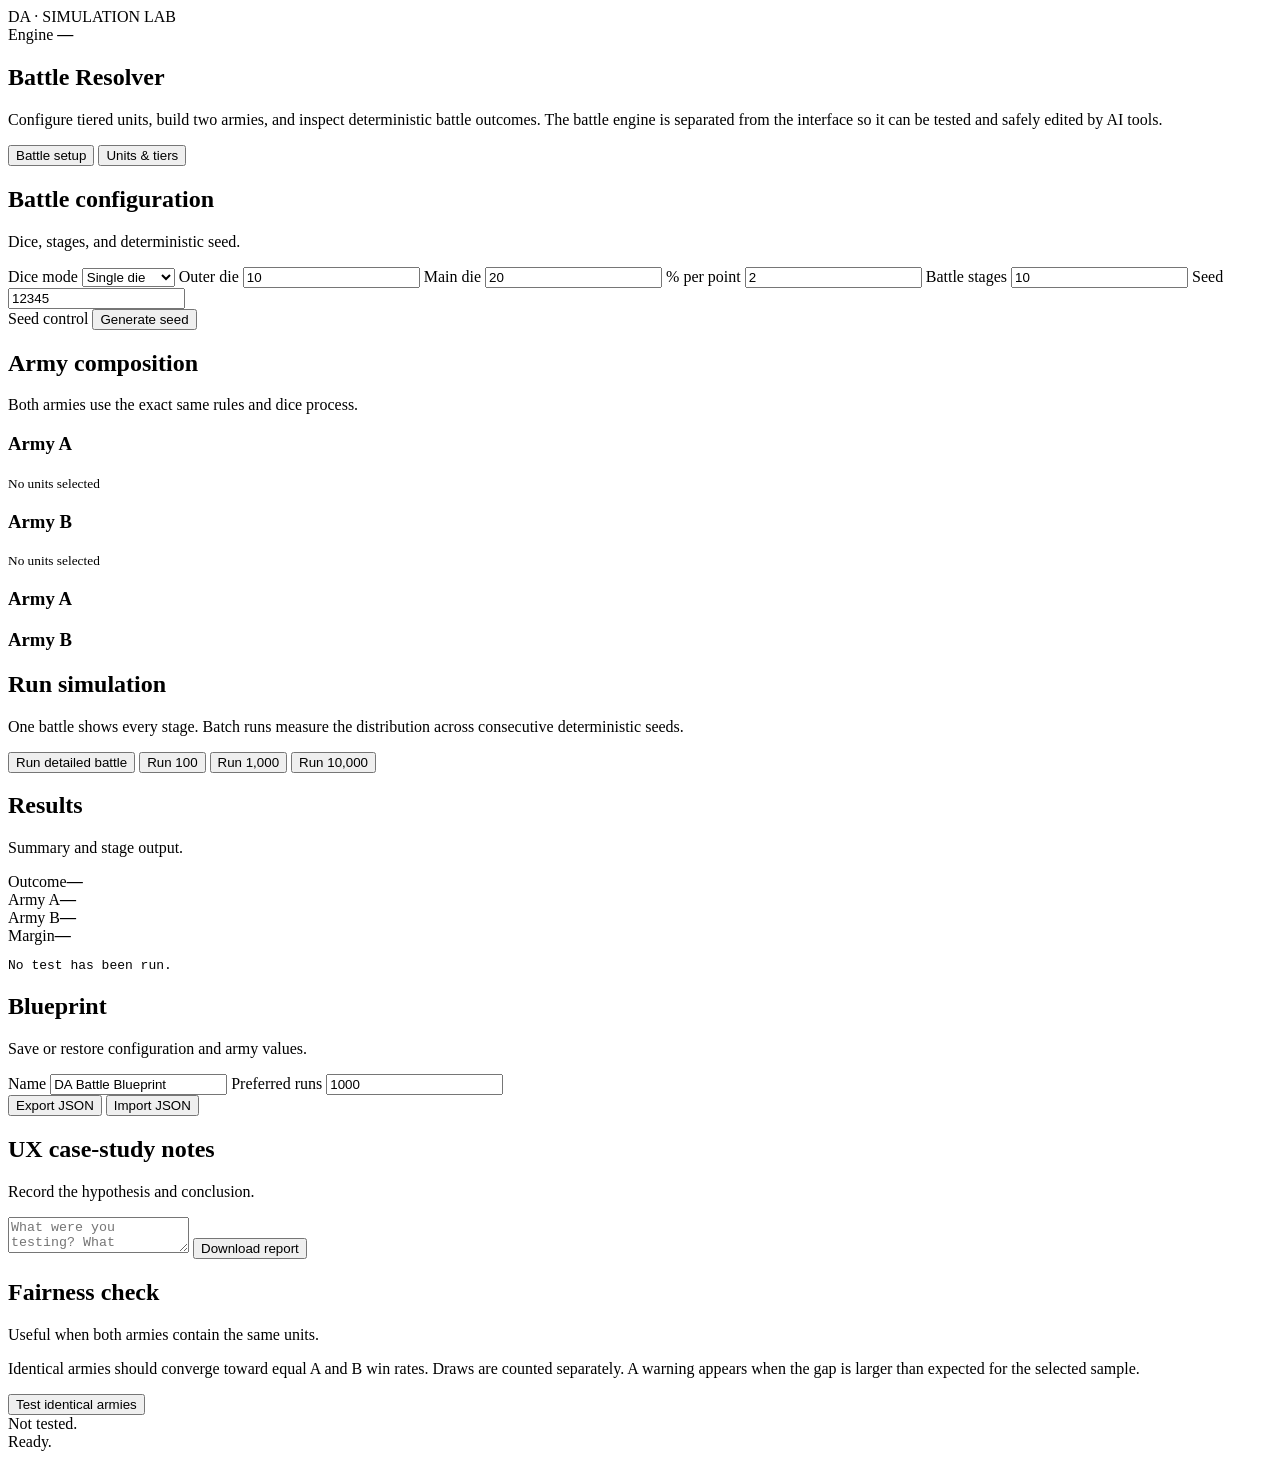
==== commit d1f3138a: "Modularize battle resolver interface" ====
--- a/tools/dicetest/index.html
+++ b/tools/dicetest/index.html
@@ -1,98 +1,228 @@
 <!doctype html>
 <html lang="en">
 <head>
-<meta charset="utf-8">
-<meta name="viewport" content="width=device-width,initial-scale=1">
-<title>DA Battle Resolver — Dice Difference Lab</title>
-<style>
-:root{color-scheme:dark;--bg:#0c1117;--panel:#121a23;--panel2:#182330;--line:#2a394a;--text:#edf3f8;--muted:#91a3b6;--gold:#d9b85b;--blue:#4da3ff;--red:#ed6a71;--green:#55c98a}*{box-sizing:border-box}body{margin:0;background:radial-gradient(circle at 15% 0,rgba(77,163,255,.09),transparent 30rem),var(--bg);color:var(--text);font:14px/1.45 Inter,system-ui,sans-serif}button,input,select,textarea{font:inherit}.shell{max-width:1380px;margin:auto;padding:24px}.top{display:flex;justify-content:space-between;align-items:center;gap:16px;margin-bottom:22px}.top a{color:var(--muted);text-decoration:none}.chip{padding:7px 10px;border:1px solid var(--line);border-radius:999px;color:var(--muted);background:#0d141d}.hero{margin-bottom:20px}.hero h1{margin:0;font-size:clamp(30px,4vw,46px)}.hero p{max-width:760px;color:var(--muted)}.tabs{display:flex;gap:8px;padding:6px;margin-bottom:18px;border:1px solid var(--line);border-radius:12px;background:var(--panel)}.tab{padding:10px 15px;border:0;border-radius:8px;background:transparent;color:var(--muted);font-weight:800;cursor:pointer}.tab.active{background:var(--gold);color:#241d0a}.tab-panel[hidden]{display:none}.grid{display:grid;grid-template-columns:minmax(0,1.35fr) minmax(320px,.65fr);gap:18px;align-items:start}.column{display:grid;gap:18px}.card{border:1px solid var(--line);border-radius:14px;background:linear-gradient(180deg,var(--panel2),var(--panel));overflow:hidden}.head{display:flex;justify-content:space-between;gap:14px;padding:17px 19px;border-bottom:1px solid var(--line)}.head h2{margin:0;font-size:17px}.head p{margin:4px 0 0;color:var(--muted);font-size:12px}.body{padding:19px}.fields{display:grid;grid-template-columns:repeat(4,minmax(0,1fr));gap:12px}.field{display:grid;gap:6px}.field span{color:var(--muted);font-size:11px;font-weight:800;text-transform:uppercase;letter-spacing:.05em}input,select,textarea{width:100%;min-height:41px;padding:8px 10px;border:1px solid var(--line);border-radius:9px;background:#0d141d;color:var(--text)}textarea{min-height:110px;resize:vertical}.btn{min-height:41px;padding:8px 13px;border:1px solid var(--blue);border-radius:9px;background:transparent;color:#acd5ff;font-weight:800;cursor:pointer}.btn:hover{background:var(--blue);color:#07121d}.btn.primary{background:var(--gold);border-color:var(--gold);color:#241d0a}.btn.ghost{border-color:var(--line);color:var(--muted)}.row{display:flex;gap:9px;flex-wrap:wrap;align-items:center}.armies{display:grid;grid-template-columns:1fr 1fr;gap:14px}.army{padding:15px;border:1px solid var(--line);border-radius:11px;background:#0d141d}.army h3{margin:0 0 12px}.army-list{display:grid;gap:8px}.army-list label{display:grid;grid-template-columns:1fr 86px;gap:10px;align-items:center}.army-list input{text-align:right}.banners{display:grid;grid-template-columns:1fr 1fr;gap:14px;margin-bottom:14px}.banner{position:relative;min-height:150px;padding:18px;border:1px solid var(--line);border-radius:11px;background:linear-gradient(180deg,rgba(255,255,255,.03),rgba(0,0,0,.35)),#111820;overflow:hidden}.banner strong{display:block;margin-left:70px;font:700 22px Georgia,serif;color:#ead7a0}.flag{position:absolute;left:18px;top:15px;width:48px;height:70px}.pole{position:absolute;left:3px;width:3px;height:92px;background:#a18a5a}.cloth{position:absolute;left:7px;top:7px;width:40px;height:55px;clip-path:polygon(0 0,100% 8%,88% 72%,50% 100%,12% 72%);background:#2f77b6}.banner-b .cloth{background:#a44148}.sigil{position:absolute;left:18px;top:21px;width:20px;height:20px;border:2px solid #e8d092;transform:rotate(45deg)}.sigil:before,.sigil:after{content:"";position:absolute;background:#e8d092}.sigil:before{width:2px;height:27px;left:7px;top:-6px}.sigil:after{height:2px;width:27px;top:7px;left:-6px}.banner-b .sigil{border-radius:50%;transform:none}.banner-b .sigil:before{height:25px;left:8px;top:-4px;transform:rotate(45deg)}.banner-b .sigil:after{display:none}.units-preview{position:absolute;left:18px;right:18px;bottom:15px;display:flex;gap:6px;align-items:end;min-height:40px;color:var(--muted);font-size:12px}.pawn{width:24px;height:36px;border-radius:45% 45% 25% 25%;background:#2c3942;border:1px solid #7b8b97}.pawn.heavy{width:29px;height:42px}.pawn.cavalry{width:42px;height:32px;border-radius:50% 20% 35% 30%}.run{padding:17px;border:1px solid rgba(217,184,91,.3);border-radius:12px;background:rgba(217,184,91,.08)}.run h2{margin:0 0 4px}.run p{margin:0 0 13px;color:var(--muted)}.run-buttons{display:grid;grid-template-columns:1.35fr repeat(3,1fr);gap:8px}pre{min-height:310px;max-height:520px;margin:0;padding:14px;border:1px solid var(--line);border-radius:10px;background:#070b10;color:#cad6df;white-space:pre-wrap;overflow:auto;font:12px/1.6 Consolas,monospace}.metrics{display:grid;grid-template-columns:repeat(4,1fr);gap:9px;margin-bottom:12px}.metric{padding:11px;border:1px solid var(--line);border-radius:9px;background:#0d141d}.metric span{display:block;color:var(--muted);font-size:10px;text-transform:uppercase;font-weight:800}.metric strong{font-size:19px}.unit-head,.unit-row{display:grid;grid-template-columns:90px minmax(180px,1fr) 120px 120px 46px;gap:10px;align-items:end}.unit-head{padding:0 0 9px;color:var(--muted);font-size:11px;font-weight:800;text-transform:uppercase}.unit-row{padding:11px 0;border-top:1px solid var(--line)}.remove{width:41px;height:41px;border:1px solid var(--line);border-radius:9px;background:#0d141d;color:var(--red);font-size:19px;cursor:pointer}.unit-actions{display:flex;justify-content:flex-end;margin-top:14px}.hint{color:var(--muted);font-size:12px}.status{position:sticky;bottom:12px;margin-top:18px;padding:11px 13px;border:1px solid var(--line);border-radius:10px;background:rgba(13,20,29,.94);color:var(--muted)}@media(max-width:1050px){.grid{grid-template-columns:1fr}.fields{grid-template-columns:repeat(3,1fr)}}@media(max-width:720px){.shell{padding:14px}.fields,.armies,.banners,.run-buttons,.metrics{grid-template-columns:1fr 1fr}.unit-head{display:none}.unit-row{grid-template-columns:80px 1fr 1fr}.unit-row .name{grid-column:span 2}.unit-row .remove-wrap{grid-column:3;grid-row:1}}@media(max-width:480px){.fields,.run-buttons,.metrics{grid-template-columns:1fr}}
-</style>
+  <meta charset="utf-8">
+  <meta name="viewport" content="width=device-width, initial-scale=1">
+  <title>DA Battle Resolver</title>
+  <link rel="stylesheet" href="styles.css">
 </head>
 <body>
-<div class="shell">
-  <div class="top"><a href="../../">← Simulation Lab</a><span class="chip">Engine <strong id="engineVersion">—</strong></span></div>
-  <section class="hero"><h1>Dice Difference Test</h1><p>Configure tiered units, build two armies, reproduce results with a seed, and export the full blueprint.</p></section>
-  <nav class="tabs"><button class="tab active" data-tab="battle">Battle setup</button><button class="tab" data-tab="units">Units &amp; tiers</button></nav>
-
-  <section id="battleTab" class="tab-panel">
-    <main class="grid">
-      <div class="column">
-        <article class="card"><div class="head"><div><h2>Battle configuration</h2><p>Dice and stage settings.</p></div></div><div class="body"><div class="fields">
-          <label class="field"><span>Dice mode</span><select id="diceMode"><option value="single">Single die</option><option value="nested">Nested dice</option></select></label>
-          <label class="field"><span>Die A sides</span><input id="dieASides" type="number" min="1" value="10"></label>
-          <label class="field"><span>Die B sides</span><input id="dieBSides" type="number" min="1" value="20"></label>
-          <label class="field"><span>Modifier per point</span><input id="pctPerPoint" type="number" step=".1" value="2"></label>
-          <label class="field"><span>Nested penalty %</span><input id="nestedPenalty" type="number" step=".1" value="10"></label>
-          <label class="field"><span>Battle stages</span><input id="numStages" type="number" min="1" value="10"></label>
-          <label class="field"><span>Seed</span><input id="seed" type="number" value="12345"></label>
-          <button id="newSeed" class="btn ghost" type="button">New seed</button>
-        </div></div></article>
-
-        <article class="card"><div class="head"><div><h2>Army composition</h2><p>Every unit here comes from the Units &amp; tiers tab.</p></div></div><div class="body">
-          <div class="banners">
-            <section class="banner"><div class="flag"><span class="pole"></span><span class="cloth"></span><span class="sigil"></span></div><strong>Army A</strong><div id="previewA" class="units-preview">Add units below.</div></section>
-            <section class="banner banner-b"><div class="flag"><span class="pole"></span><span class="cloth"></span><span class="sigil"></span></div><strong>Army B</strong><div id="previewB" class="units-preview">Add units below.</div></section>
+  <div class="shell">
+    <header class="top">
+      <div class="brand">DA · SIMULATION LAB</div>
+      <span class="chip">Engine <strong id="engineVersion">—</strong></span>
+    </header>
+
+    <section class="hero">
+      <h1>Battle Resolver</h1>
+      <p>
+        Configure tiered units, build two armies, and inspect deterministic
+        battle outcomes. The battle engine is separated from the interface so
+        it can be tested and safely edited by AI tools.
+      </p>
+    </section>
+
+    <nav class="tabs" aria-label="Application sections">
+      <button class="tab active" type="button" data-tab="battle">Battle setup</button>
+      <button class="tab" type="button" data-tab="units">Units &amp; tiers</button>
+    </nav>
+
+    <section id="battleTab">
+      <main class="grid">
+        <div class="column">
+          <article class="card">
+            <div class="head">
+              <h2>Battle configuration</h2>
+              <p>Dice, stages, and deterministic seed.</p>
+            </div>
+            <div class="body">
+              <div class="fields">
+                <label class="field">
+                  <span>Dice mode</span>
+                  <select id="diceMode">
+                    <option value="single">Single die</option>
+                    <option value="nested">Nested dice</option>
+                  </select>
+                </label>
+
+                <label class="field">
+                  <span>Outer die</span>
+                  <input id="dieASides" type="number" min="1" value="10">
+                </label>
+
+                <label class="field">
+                  <span>Main die</span>
+                  <input id="dieBSides" type="number" min="1" value="20">
+                </label>
+
+                <label class="field">
+                  <span>% per point</span>
+                  <input id="pctPerPoint" type="number" step="0.1" value="2">
+                </label>
+
+                <label class="field">
+                  <span>Battle stages</span>
+                  <input id="numStages" type="number" min="1" value="10">
+                </label>
+
+                <label class="field">
+                  <span>Seed</span>
+                  <input id="seed" type="number" min="0" value="12345">
+                </label>
+
+                <div class="field">
+                  <span>Seed control</span>
+                  <button id="newSeed" class="btn ghost" type="button">Generate seed</button>
+                </div>
+              </div>
+            </div>
+          </article>
+
+          <article class="card">
+            <div class="head">
+              <h2>Army composition</h2>
+              <p>Both armies use the exact same rules and dice process.</p>
+            </div>
+            <div class="body">
+              <div class="banners">
+                <div class="banner">
+                  <h3>Army A</h3>
+                  <small id="summaryA">No units selected</small>
+                  <div id="previewA" class="preview"></div>
+                </div>
+                <div class="banner b">
+                  <h3>Army B</h3>
+                  <small id="summaryB">No units selected</small>
+                  <div id="previewB" class="preview"></div>
+                </div>
+              </div>
+
+              <div class="armies">
+                <section class="army">
+                  <h3>Army A</h3>
+                  <div id="armyA" class="army-list"></div>
+                </section>
+                <section class="army">
+                  <h3>Army B</h3>
+                  <div id="armyB" class="army-list"></div>
+                </section>
+              </div>
+            </div>
+          </article>
+
+          <section class="run">
+            <h2>Run simulation</h2>
+            <p>
+              One battle shows every stage. Batch runs measure the distribution
+              across consecutive deterministic seeds.
+            </p>
+            <div class="run-buttons">
+              <button id="runOne" class="btn primary" type="button">Run detailed battle</button>
+              <button class="btn batch" type="button" data-count="100">Run 100</button>
+              <button class="btn batch" type="button" data-count="1000">Run 1,000</button>
+              <button class="btn batch" type="button" data-count="10000">Run 10,000</button>
+            </div>
+          </section>
+
+          <article class="card">
+            <div class="head">
+              <h2>Results</h2>
+              <p>Summary and stage output.</p>
+            </div>
+            <div class="body">
+              <div class="metrics">
+                <div class="metric"><span>Outcome</span><strong id="outcome">—</strong></div>
+                <div class="metric"><span>Army A</span><strong id="metricA">—</strong></div>
+                <div class="metric"><span>Army B</span><strong id="metricB">—</strong></div>
+                <div class="metric"><span>Margin</span><strong id="margin">—</strong></div>
+              </div>
+              <pre id="log">No test has been run.</pre>
+            </div>
+          </article>
+        </div>
+
+        <aside class="column">
+          <article class="card">
+            <div class="head">
+              <h2>Blueprint</h2>
+              <p>Save or restore configuration and army values.</p>
+            </div>
+            <div class="body column">
+              <label class="field">
+                <span>Name</span>
+                <input id="name" value="DA Battle Blueprint">
+              </label>
+
+              <label class="field">
+                <span>Preferred runs</span>
+                <input id="runCount" type="number" min="1" value="1000">
+              </label>
+
+              <div class="row">
+                <button id="exportJson" class="btn" type="button">Export JSON</button>
+                <button id="importJson" class="btn ghost" type="button">Import JSON</button>
+                <input id="fileInput" hidden type="file" accept=".json,application/json">
+              </div>
+            </div>
+          </article>
+
+          <article class="card">
+            <div class="head">
+              <h2>UX case-study notes</h2>
+              <p>Record the hypothesis and conclusion.</p>
+            </div>
+            <div class="body column">
+              <textarea id="notes" placeholder="What were you testing? What changed? What did the result show?"></textarea>
+              <button id="downloadMd" class="btn primary" type="button">Download report</button>
+            </div>
+          </article>
+
+          <article class="card">
+            <div class="head">
+              <h2>Fairness check</h2>
+              <p>Useful when both armies contain the same units.</p>
+            </div>
+            <div class="body column">
+              <p class="hint">
+                Identical armies should converge toward equal A and B win rates.
+                Draws are counted separately. A warning appears when the gap is
+                larger than expected for the selected sample.
+              </p>
+              <button id="runFairness" class="btn" type="button">Test identical armies</button>
+              <div id="fairnessResult" class="fairness-result">Not tested.</div>
+            </div>
+          </article>
+        </aside>
+      </main>
+    </section>
+
+    <section id="unitsTab" hidden>
+      <article class="card">
+        <div class="head">
+          <h2>Units &amp; tiers</h2>
+          <p>Edit the baseline roster. Army lists update automatically.</p>
+        </div>
+        <div class="body">
+          <div class="unit-head">
+            <span>Portrait</span><span>Tier</span><span>Unit</span>
+            <span>Attack</span><span>Defense</span><span></span>
           </div>
-          <div class="armies"><section class="army"><h3>Army A</h3><div id="armyA" class="army-list"></div></section><section class="army"><h3>Army B</h3><div id="armyB" class="army-list"></div></section></div>
-        </div></article>
-
-        <section class="run"><h2>Run simulation</h2><p>Inspect one battle in detail or test balance across a larger batch.</p><div class="run-buttons"><button id="runOne" class="btn primary">Run detailed battle</button><button class="btn batch" data-count="100">Run 100</button><button class="btn batch" data-count="1000">Run 1,000</button><button class="btn batch" data-count="5000">Run 5,000</button></div></section>
-
-        <article class="card"><div class="head"><div><h2>Results</h2><p>Summary and raw output.</p></div></div><div class="body"><div class="metrics"><div class="metric"><span>Outcome</span><strong id="outcome">—</strong></div><div class="metric"><span>Army A</span><strong id="metricA">—</strong></div><div class="metric"><span>Army B</span><strong id="metricB">—</strong></div><div class="metric"><span>Margin</span><strong id="margin">—</strong></div></div><pre id="log">No test has been run.</pre></div></article>
-      </div>
-
-      <aside class="column">
-        <article class="card"><div class="head"><div><h2>Blueprint</h2><p>Save or restore all values.</p></div></div><div class="body column"><label class="field"><span>Name</span><input id="name" value="Dice Difference Blueprint"></label><label class="field"><span>Preferred runs</span><input id="runCount" type="number" min="1" value="1000"></label><div class="row"><button id="exportJson" class="btn">Export JSON</button><button id="importJson" class="btn ghost">Import JSON</button><input id="fileInput" hidden type="file" accept=".json,application/json"></div></div></article>
-        <article class="card"><div class="head"><div><h2>Report</h2><p>Record the question and conclusion.</p></div></div><div class="body column"><textarea id="notes" placeholder="What were you testing? What did the result show?"></textarea><button id="downloadMd" class="btn primary">Download Markdown report</button></div></article>
-      </aside>
-    </main>
-  </section>
-
-  <section id="unitsTab" class="tab-panel" hidden>
-    <article class="card"><div class="head"><div><h2>Units &amp; tiers</h2><p>Edit names, tiers, attack and defense. Army lists update automatically.</p></div></div><div class="body"><div class="unit-head"><span>Tier</span><span>Unit</span><span>Attack</span><span>Defense</span><span></span></div><div id="unitEditor"></div><div class="unit-actions"><button id="addUnit" class="btn">+ Add unit</button></div><p class="hint">Knight is now a normal unit. There is no separate knight percentage bonus.</p></div></article>
-  </section>
-
-  <div id="status" class="status">Ready.</div>
-</div>
-<script src="simulator.js"></script>
-<script>
-'use strict';
-let units=[
-{id:'militia',tier:1,name:'Militia',atk:3,def:2},
-{id:'spearman',tier:1,name:'Levy Spearman',atk:5,def:4},
-{id:'guardsman',tier:2,name:'Guardsman',atk:8,def:7},
-{id:'menatarms',tier:3,name:'Men-at-Arms',atk:12,def:10},
-{id:'cavalry',tier:4,name:'Cavalry',atk:20,def:17},
-{id:'knight',tier:4,name:'Knight',atk:24,def:22}
-];
-let last=null;
-const $=id=>document.getElementById(id);
-const num=(id,d=0)=>{const el=$(id),v=el?Number(el.value):NaN;return Number.isFinite(v)?v:d};
-$('engineVersion').textContent=DASimulator.VERSION;
-function msg(t){$('status').textContent=t}
-function slug(s){return String(s).toLowerCase().replace(/[^a-z0-9]+/g,'_').replace(/^_|_$/g,'')||'unit'}
-function unique(base){let x=slug(base),i=2;while(units.some(u=>u.id===x))x=slug(base)+'_'+i++;return x}
-function snapshot(){const c={A:{},B:{}};for(const side of ['A','B'])for(const u of units)c[side][u.id]=num(side.toLowerCase()+'_'+u.id);return c}
-function renderEditor(){
- $('unitEditor').innerHTML=units.map(u=>`<div class="unit-row" data-id="${u.id}"><label class="field"><span>Tier</span><input class="tier" type="number" min="1" value="${u.tier}"></label><label class="field name"><span>Unit name</span><input class="uname" value="${u.name}"></label><label class="field"><span>Attack</span><input class="atk" type="number" value="${u.atk}"></label><label class="field"><span>Defense</span><input class="def" type="number" value="${u.def}"></label><div class="remove-wrap"><button class="remove" type="button" aria-label="Remove ${u.name}">×</button></div></div>`).join('');
- document.querySelectorAll('.unit-row').forEach(r=>{const u=units.find(x=>x.id===r.dataset.id);r.querySelector('.tier').oninput=e=>{u.tier=Math.max(1,Number(e.target.value)||1);renderArmies(true)};r.querySelector('.uname').oninput=e=>{u.name=e.target.value||'Unnamed unit';renderArmies(true)};r.querySelector('.atk').oninput=e=>u.atk=Number(e.target.value)||0;r.querySelector('.def').oninput=e=>u.def=Number(e.target.value)||0;r.querySelector('.remove').onclick=()=>{units=units.filter(x=>x.id!==u.id);renderAll()}})
-}
-function renderArmies(preserve=true){const counts=preserve?snapshot():{A:{},B:{}};for(const side of ['A','B']){$('army'+side).innerHTML=units.slice().sort((a,b)=>a.tier-b.tier||a.name.localeCompare(b.name)).map(u=>`<label><span>Tier ${u.tier} · ${u.name}</span><input id="${side.toLowerCase()}_${u.id}" type="number" min="0" value="${counts[side][u.id]??0}"></label>`).join('');for(const u of units)$(side.toLowerCase()+'_'+u.id).oninput=renderPreview}renderPreview()}
-function renderPreview(){for(const side of ['A','B']){const out=[];for(const u of units){const c=Math.min(4,Math.max(0,Math.floor(num(side.toLowerCase()+'_'+u.id))));const cls=u.name.toLowerCase().includes('caval')?'cavalry':u.tier>=3?'heavy':'';for(let i=0;i<c;i++)out.push(`<span class="pawn ${cls}" title="Tier ${u.tier} ${u.name}"></span>`)}$('preview'+side).innerHTML=out.length?out.join(''):'Add units below.'}}
-function renderAll(){renderEditor();renderArmies(true)}
-function blueprint(){const roster={},armyA={},armyB={};for(const u of units){roster[u.id]={name:u.name,tier:u.tier,atk:u.atk,def:u.def};armyA[u.id]=Math.max(0,num('a_'+u.id));armyB[u.id]=Math.max(0,num('b_'+u.id))}return DASimulator.normalizeBlueprint({name:$('name').value,runCount:Math.max(1,Math.floor(num('runCount',1000))),roster,armyA,armyB,config:{diceMode:$('diceMode').value,dieASides:Math.max(1,Math.floor(num('dieASides',10))),dieBSides:Math.max(1,Math.floor(num('dieBSides',20))),pctPerPoint:num('pctPerPoint',2),nestedPenalty:num('nestedPenalty',10),numStages:Math.max(1,Math.floor(num('numStages',10))),seed:Math.floor(num('seed',12345))>>>0}})}
-function apply(b){b=DASimulator.normalizeBlueprint(b);units=Object.entries(b.roster).map(([id,r])=>({id,tier:Math.max(1,Number(r.tier)||1),name:r.name||id,atk:Number(r.atk)||0,def:Number(r.def)||0}));renderEditor();renderArmies(false);for(const u of units){$('a_'+u.id).value=b.armyA[u.id]??0;$('b_'+u.id).value=b.armyB[u.id]??0}for(const k of ['diceMode','dieASides','dieBSides','pctPerPoint','nestedPenalty','numStages','seed'])$(k).value=b.config[k];$('name').value=b.name;$('runCount').value=b.runCount||1000;renderPreview();msg('Blueprint loaded.')}
-function runOne(){const b=blueprint(),r=DASimulator.runBattle(b,b.config.seed,true),lines=[`Seed=${r.seed}`,`A base Atk=${r.aBaseAtk.toFixed(1)} Def=${r.aBaseDef.toFixed(1)} | B base Atk=${r.bBaseAtk.toFixed(1)} Def=${r.bBaseDef.toFixed(1)}`,''];for(const s of r.stages)lines.push(`Stage ${s.stage}: A_mod=${s.aModifierPct.toFixed(1)}% B_mod=${s.bModifierPct.toFixed(1)}% | A=${s.aPower.toFixed(1)} B=${s.bPower.toFixed(1)}`,`  A: ${s.aRollDetail}`,`  B: ${s.bRollDetail}`);lines.push('',`FINAL A=${r.aTotal.toFixed(1)} B=${r.bTotal.toFixed(1)} Winner=${r.winner} Margin=${r.margin.toFixed(1)}`);last={b,text:lines.join('\n'),created:new Date().toISOString()};$('log').textContent=last.text;$('outcome').textContent=r.winner;$('metricA').textContent=r.aTotal.toFixed(1);$('metricB').textContent=r.bTotal.toFixed(1);$('margin').textContent=Math.abs(r.margin).toFixed(1);msg('Detailed battle complete.')}
-function runMany(c){const b=blueprint(),r=DASimulator.runMany(b,c),t=`Ran ${r.count} battles. Seeds ${r.baseSeed}..${r.lastSeed}\n\nA wins: ${r.aWins} (${r.aWinPct.toFixed(1)}%)\nB wins: ${r.bWins} (${r.bWinPct.toFixed(1)}%)\nDraws: ${r.draws} (${r.drawPct.toFixed(1)}%)\n\nAverage absolute margin: ${r.averageMargin.toFixed(2)}\nAverage signed margin: ${r.averageSignedMargin.toFixed(2)}\nLargest margin: ${r.largestMargin.toFixed(2)}\nSmallest margin: ${r.smallestMargin.toFixed(2)}`;last={b,text:t,created:new Date().toISOString()};$('log').textContent=t;$('outcome').textContent=r.aWins>r.bWins?'A':r.bWins>r.aWins?'B':'Even';$('metricA').textContent=r.aWinPct.toFixed(1)+'%';$('metricB').textContent=r.bWinPct.toFixed(1)+'%';$('margin').textContent=r.averageMargin.toFixed(2);msg(c+' battles complete.')}
-function download(name,text,type){const url=URL.createObjectURL(new Blob([text],{type})),a=document.createElement('a');a.href=url;a.download=name;a.click();setTimeout(()=>URL.revokeObjectURL(url),500)}
-document.querySelectorAll('.tab').forEach(btn=>btn.onclick=()=>{document.querySelectorAll('.tab').forEach(x=>x.classList.toggle('active',x===btn));$('battleTab').hidden=btn.dataset.tab!=='battle';$('unitsTab').hidden=btn.dataset.tab!=='units'});
-$('addUnit').onclick=()=>{units.push({id:unique('new_unit'),tier:1,name:'New Unit',atk:1,def:1});renderAll()};
-$('newSeed').onclick=()=>{$('seed').value=crypto.getRandomValues(new Uint32Array(1))[0];msg('New seed generated.')};
-$('runOne').onclick=runOne;document.querySelectorAll('.batch').forEach(b=>b.onclick=()=>runMany(Number(b.dataset.count)));
-$('exportJson').onclick=()=>{const b=blueprint();download(slug(b.name)+'_blueprint.json',JSON.stringify(b,null,2),'application/json')};
-$('importJson').onclick=()=>$('fileInput').click();$('fileInput').onchange=async()=>{try{apply(JSON.parse(await $('fileInput').files[0].text()))}catch(e){msg('Import failed: '+e.message)}$('fileInput').value=''};
-$('downloadMd').onclick=()=>{if(!last)return msg('Run a test first.');const md=`# ${last.b.name}\n\n- Created: ${last.created}\n- Engine: ${DASimulator.VERSION}\n- Seed: ${last.b.config.seed}\n\n## Notes\n\n${$('notes').value||'No notes.'}\n\n## Blueprint\n\n\`\`\`json\n${JSON.stringify(last.b,null,2)}\n\`\`\`\n\n## Results\n\n\`\`\`text\n${last.text}\n\`\`\`\n`;download(slug(last.b.name)+'_report.md',md,'text/markdown')};
-renderAll();
-</script>
+          <div id="unitEditor"></div>
+          <div class="unit-actions">
+            <button id="addUnit" class="btn" type="button">+ Add unit</button>
+          </div>
+          <p class="hint">
+            Artwork is UI-only and is not embedded into JSON blueprints or reports.
+          </p>
+        </div>
+      </article>
+    </section>
+
+    <div id="status" class="status" role="status" aria-live="polite">Ready.</div>
+  </div>
+
+  <script src="simulator.js"></script>
+  <script src="report.js"></script>
+  <script src="ui.js"></script>
 </body>
-</html>+</html>
